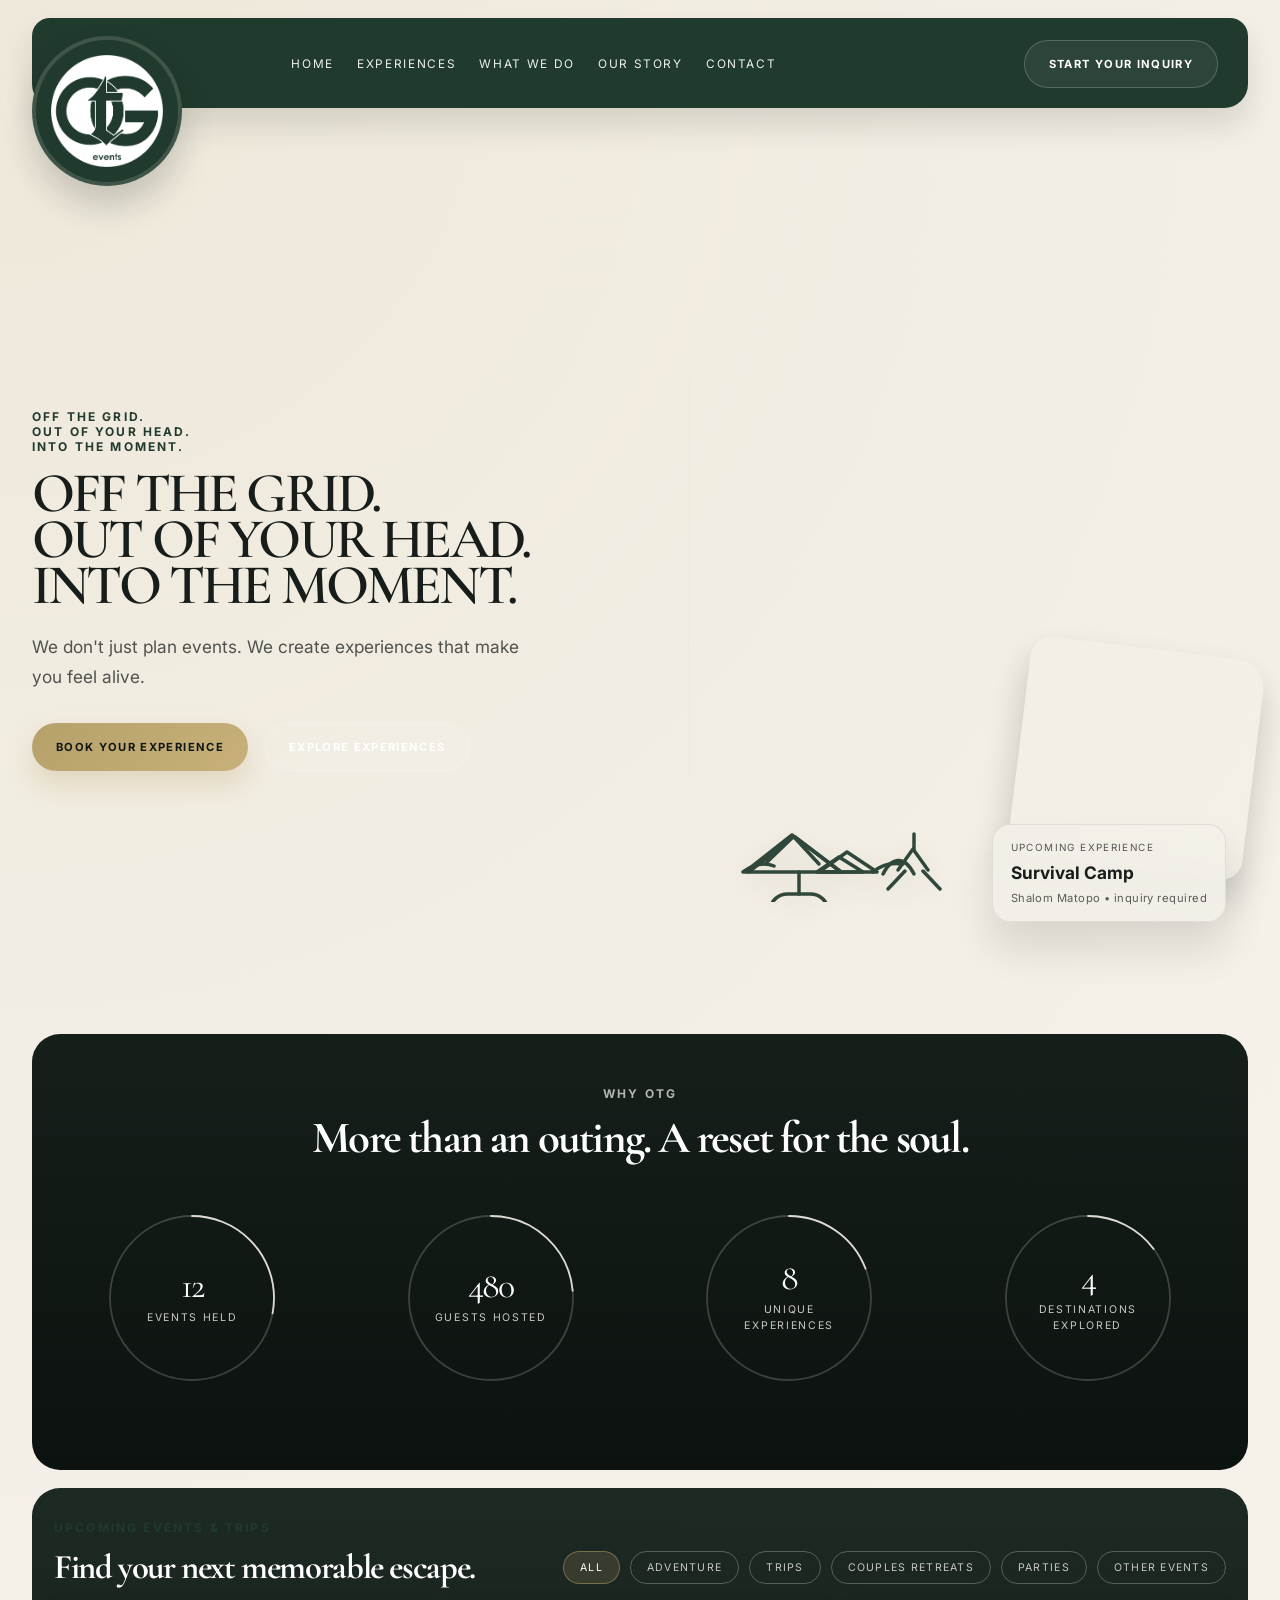
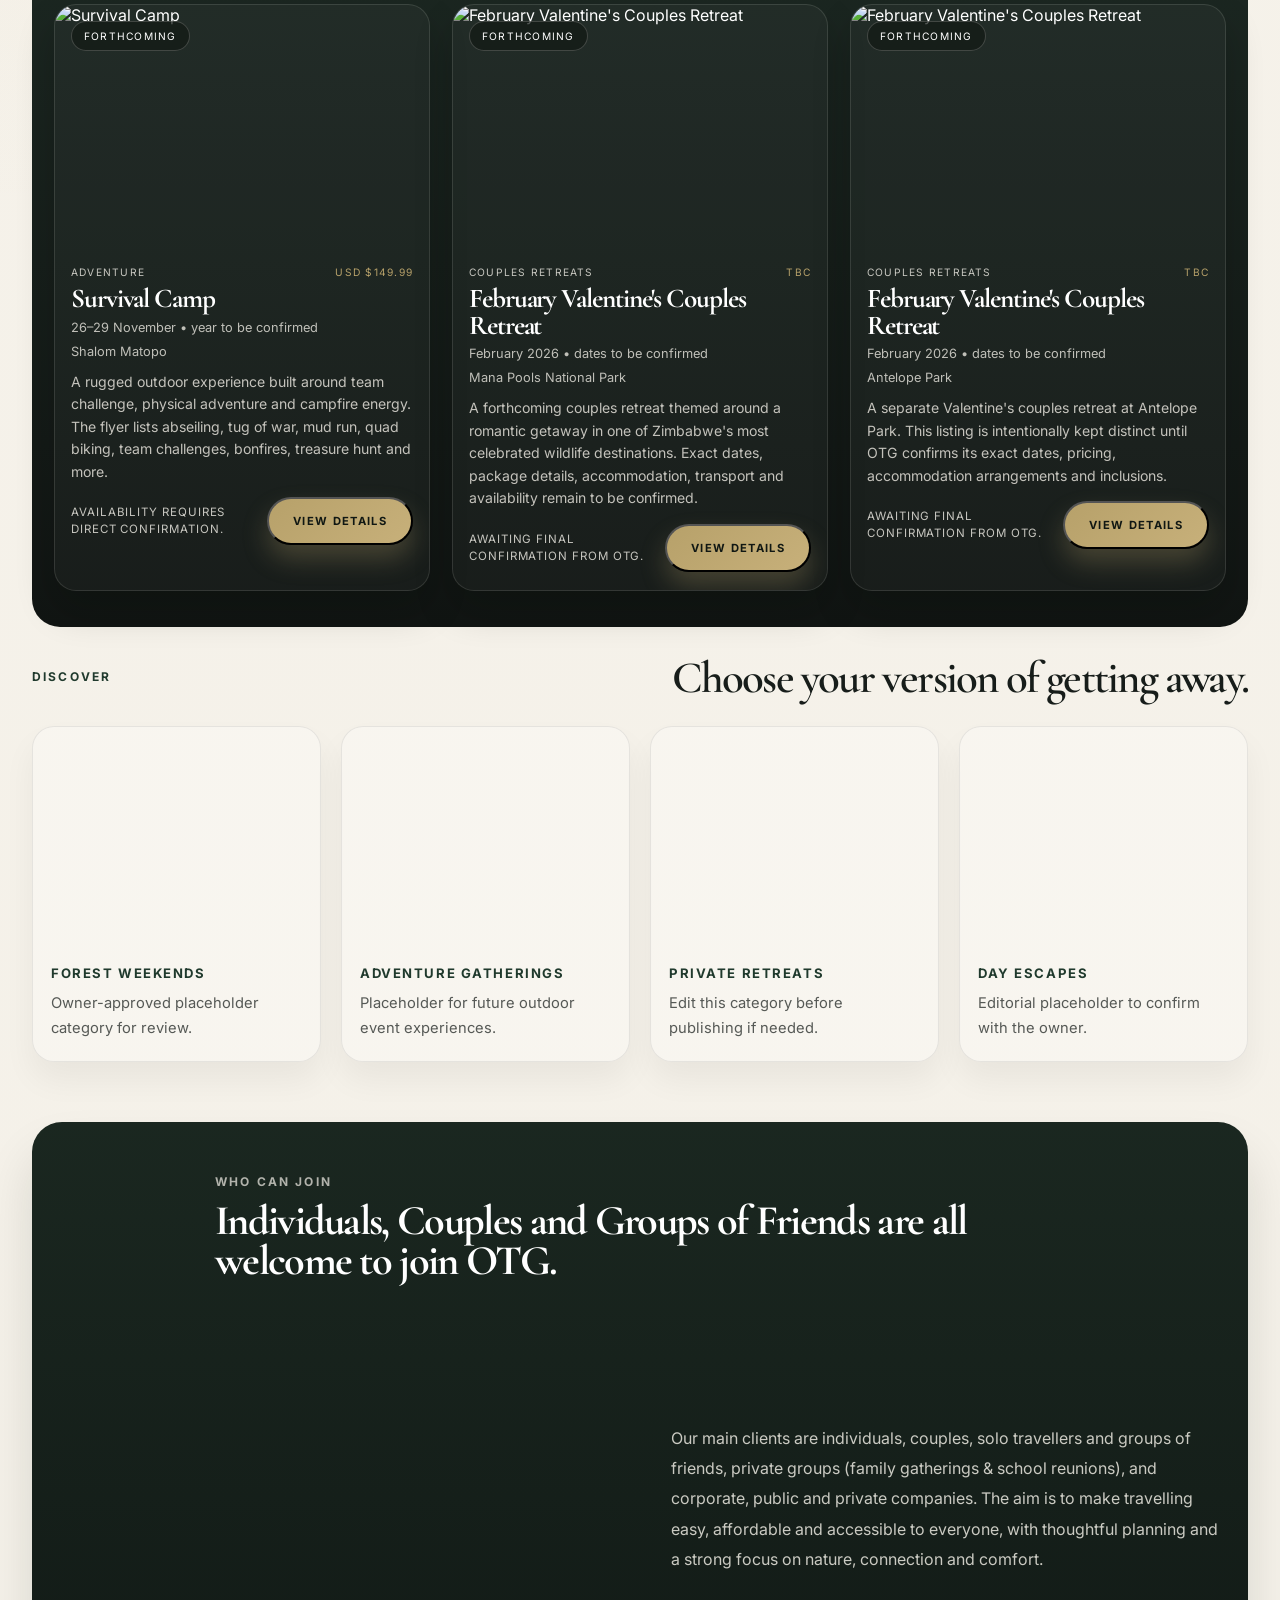
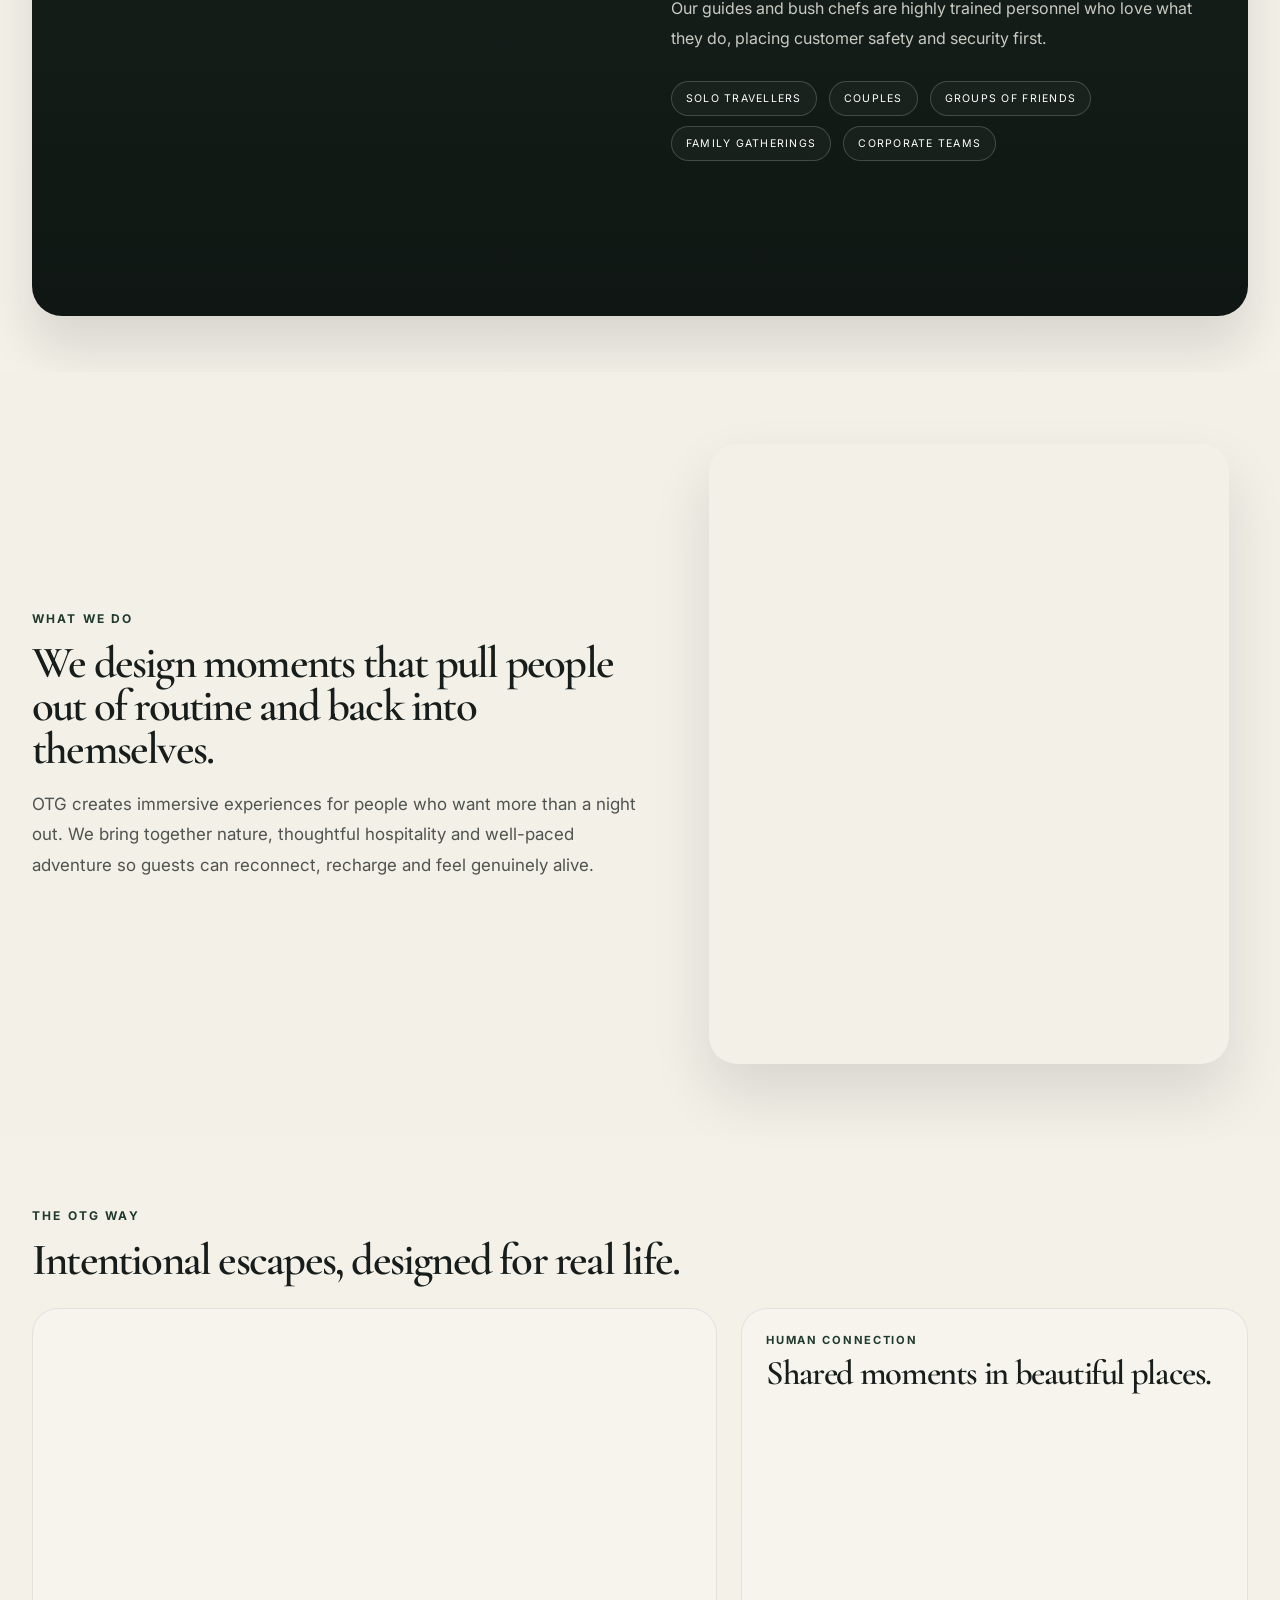
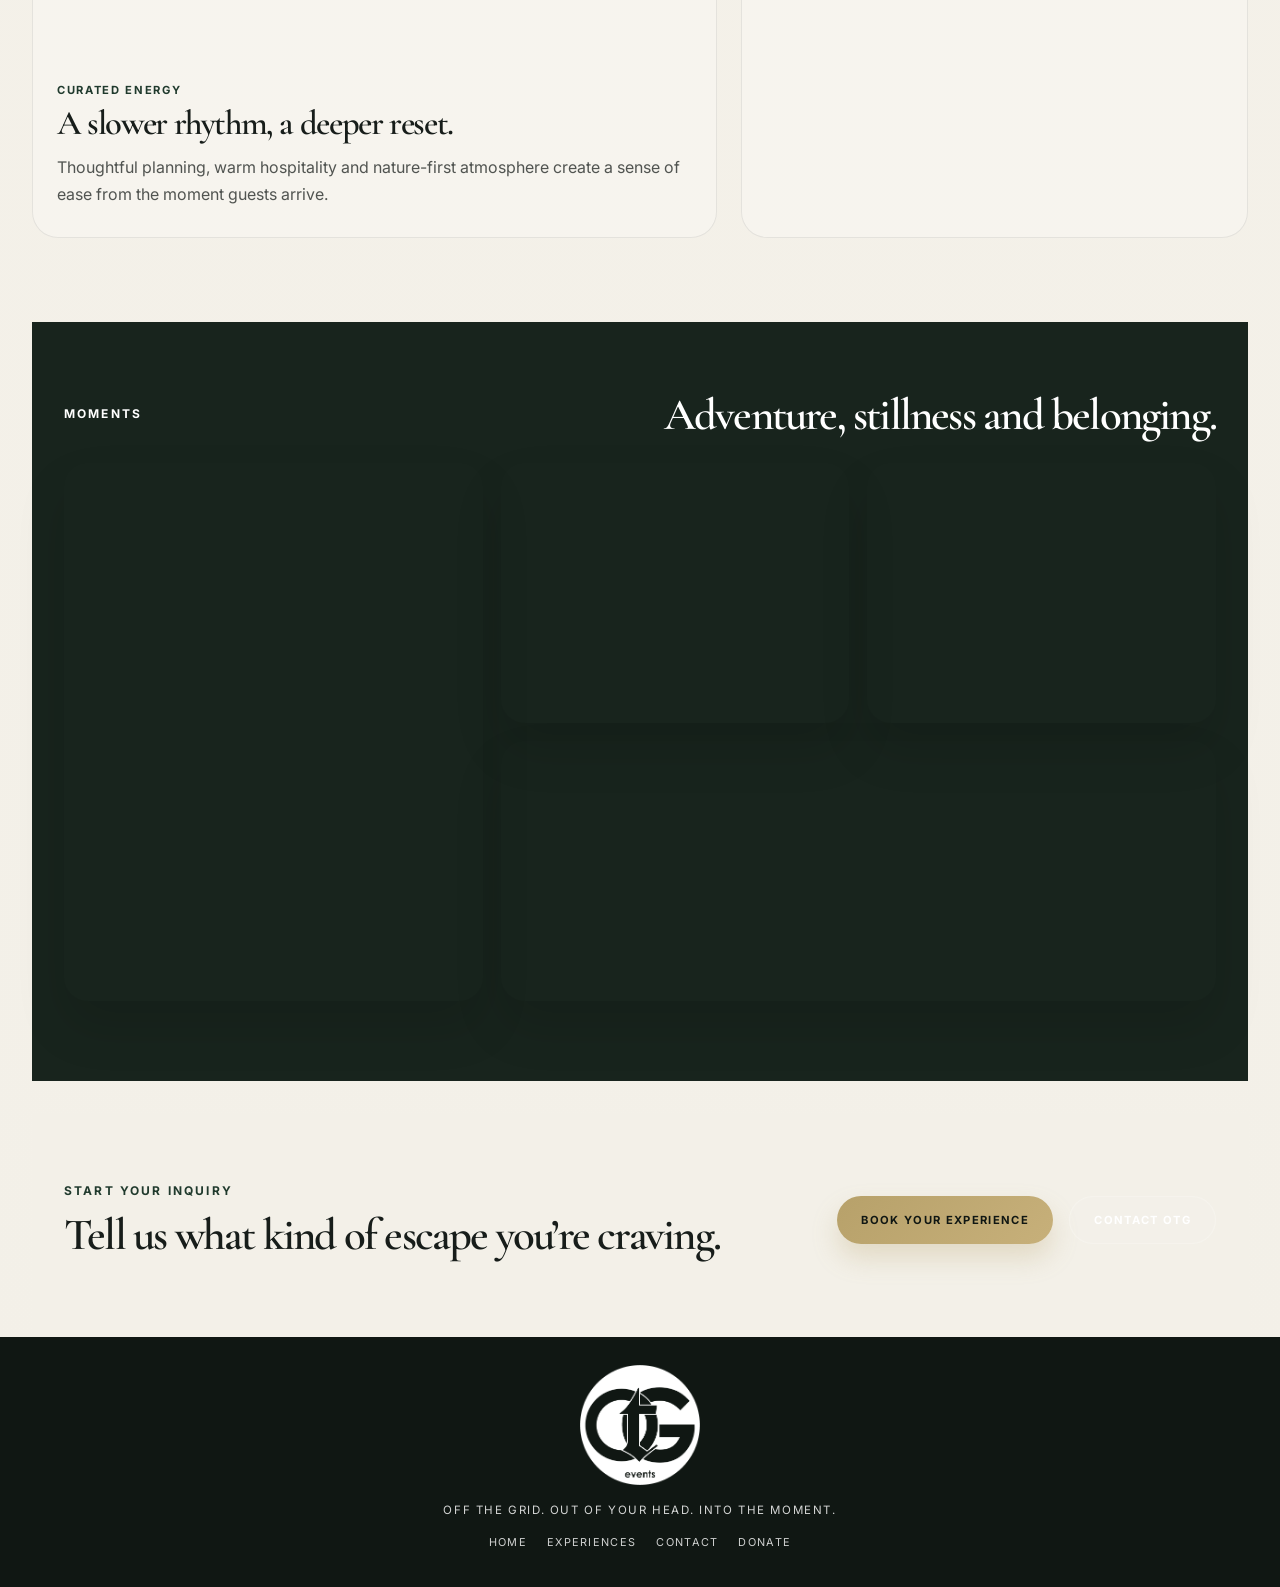
==== index.html @ 52158b63 "Off The Grid" ====
<!DOCTYPE html>
<html lang="en">
  <head>
    <meta charset="UTF-8" />
    <meta name="viewport" content="width=device-width, initial-scale=1.0" />
    <title>OTG Events</title>
    <meta
      name="description"
      content="Off The Grid Events creates immersive outdoor experiences for people ready to escape routine and reconnect with the moment."
    />
    <link rel="preconnect" href="https://fonts.googleapis.com" />
    <link rel="preconnect" href="https://fonts.gstatic.com" crossorigin />
    <link
      href="https://fonts.googleapis.com/css2?family=Cormorant+Garamond:wght@400;500;600;700&family=Inter:wght@400;500;600;700;800;900&display=swap"
      rel="stylesheet"
    />
    <link rel="stylesheet" href="styles.css" />
    <script src="events-data.js"></script>
  </head>
  <body>
    <div class="page-shell">
      <header class="topbar">
        <div class="header-inner">
          <nav class="site-nav" aria-label="Main navigation">
            <a href="#home">Home</a>
            <a href="#experiences">Experiences</a>
            <a href="#what-we-do">What We Do</a>
            <a href="#story">Our Story</a>
            <a href="#contact">Contact</a>
          </nav>

          <a class="button button-ghost header-button" href="#contact">Start your inquiry</a>
        </div>

        <div class="brand" aria-label="Off The Grid Events logo">
          <img class="brand-logo" src="logos/otg white.png" alt="Off The Grid Events logo" />
        </div>
      </header>

      <main class="homepage">
        <section class="hero" id="home">
          <div class="hero-copy">
            <p class="eyebrow">OFF THE GRID.<br />OUT OF YOUR HEAD.<br />INTO THE MOMENT.</p>
            <h1>
              OFF THE GRID.<br />
              OUT OF YOUR HEAD.<br />
              INTO THE MOMENT.
            </h1>
            <p class="lede">
              We don't just plan events. We create experiences that make you feel alive.
            </p>

            <div class="hero-actions">
              <a class="button button-primary" href="#contact">BOOK YOUR EXPERIENCE</a>
              <a class="button button-secondary" href="#experiences">EXPLORE EXPERIENCES</a>
            </div>
          </div>

          <div class="hero-visual" aria-label="Outdoor adventure imagery">
            <div class="hero-stage">
              <div class="hero-photo-main" role="img" aria-label="A premium outdoor escape with open skies and a reflective lake"></div>
              <div class="hero-photo-mini" role="img" aria-label="Campfire and camping atmosphere in the outdoors"></div>

              <svg class="hero-camping-svg" viewBox="0 0 260 120" aria-hidden="true">
                <g fill="none" stroke="currentColor" stroke-width="3.5" stroke-linecap="round" stroke-linejoin="round">
                  <path d="M22 90L69 53L118 90H22Z"/>
                  <path d="M72 55L118 90M70 55L26 90M42 82L70 55M96 82L71 55"/>
                  <path d="M116 75L140 90H94L116 75Z"/>
                  <path d="M124 70L154 90H96L124 70Z"/>
                  <path d="M20 90c11-8 21-10 31-6"/>
                  <path d="M150 90c8-7 18-10 30-8"/>
                  <path d="M76 90v22"/>
                  <path d="M76 112h-11c-10 0-18 7-18 18h58c0-11-8-18-18-18H76Z"/>
                  <path d="M175 88l15-21 15 21"/>
                  <path d="M191 68v-16"/>
                  <path d="M182 89l-17 18"/>
                  <path d="M200 89l17 18"/>
                  <path d="M160 92c9-18 22-18 31 0"/>
                </g>
              </svg>

              <div class="caption-card">
                <span>Upcoming experience</span>
                <strong>Survival Camp</strong>
                <small>Shalom Matopo • inquiry required</small>
              </div>
            </div>
          </div>
        </section>

        <section class="stats-band" aria-labelledby="stats-heading">
          <div class="stats-header">
            <p class="kicker kicker-light">Why OTG</p>
            <h2 id="stats-heading">More than an outing. A reset for the soul.</h2>
          </div>
          <div class="stats-grid" id="stats-grid" aria-live="polite"></div>
        </section>

        <section class="events-marketplace" id="upcoming-events" aria-labelledby="events-heading">
          <div class="events-header">
            <div>
              <p class="kicker">Upcoming events &amp; trips</p>
              <h2 id="events-heading">Find your next memorable escape.</h2>
            </div>
            <div class="event-filters" aria-label="Event categories" role="tablist">
              <button class="filter-chip is-active" type="button" data-filter="All" aria-pressed="true">All</button>
              <button class="filter-chip" type="button" data-filter="Adventure" aria-pressed="false">Adventure</button>
              <button class="filter-chip" type="button" data-filter="Trips" aria-pressed="false">Trips</button>
              <button class="filter-chip" type="button" data-filter="Couples Retreats" aria-pressed="false">Couples Retreats</button>
              <button class="filter-chip" type="button" data-filter="Parties" aria-pressed="false">Parties</button>
              <button class="filter-chip" type="button" data-filter="Other Events" aria-pressed="false">Other Events</button>
            </div>
          </div>
          <div class="events-grid" id="events-grid" aria-live="polite"></div>
        </section>

        <section class="discovery" id="experiences">
          <div class="section-heading section-heading-inline">
            <p class="kicker">Discover</p>
            <h2>Choose your version of getting away.</h2>
          </div>

          <div class="discovery-grid">
            <a class="discover-card" href="#contact">
              <div class="discover-image discover-one"></div>
              <div class="discover-copy">
                <span>Forest Weekends</span>
                <p>Owner-approved placeholder category for review.</p>
              </div>
            </a>

            <a class="discover-card" href="#contact">
              <div class="discover-image discover-two"></div>
              <div class="discover-copy">
                <span>Adventure Gatherings</span>
                <p>Placeholder for future outdoor event experiences.</p>
              </div>
            </a>

            <a class="discover-card" href="#contact">
              <div class="discover-image discover-three"></div>
              <div class="discover-copy">
                <span>Private Retreats</span>
                <p>Edit this category before publishing if needed.</p>
              </div>
            </a>

            <a class="discover-card" href="#contact">
              <div class="discover-image discover-four"></div>
              <div class="discover-copy">
                <span>Day Escapes</span>
                <p>Editorial placeholder to confirm with the owner.</p>
              </div>
            </a>
          </div>
        </section>

        <section class="who-can-join" id="who-can-join" aria-labelledby="who-can-join-heading">
          <div class="who-can-join-header">
            <p class="kicker">Who can join</p>
            <h2 id="who-can-join-heading">Individuals, Couples and Groups of Friends are all welcome to join OTG.</h2>
          </div>

          <div class="who-can-join-grid">
            <div class="who-can-join-photo-wrap" aria-label="Outdoor adventure and camping image">
              <div class="who-can-join-art" role="img" aria-label="A camping and outdoor adventure setting" aria-hidden="false"></div>
            </div>

            <div class="who-can-join-copy">
              <p>
                Our main clients are individuals, couples, solo travellers and groups of friends, private groups
                (family gatherings &amp; school reunions), and corporate, public and private companies. The aim is to
                make travelling easy, affordable and accessible to everyone, with thoughtful planning and a strong focus
                on nature, connection and comfort.
              </p>
              <p>
                Our guides and bush chefs are highly trained personnel who love what they do, placing customer safety
                and security first.
              </p>

              <div class="who-can-join-pills" aria-label="Typical OTG audience groups">
                <span>Solo travellers</span>
                <span>Couples</span>
                <span>Groups of friends</span>
                <span>Family gatherings</span>
                <span>Corporate teams</span>
              </div>
            </div>
          </div>
        </section>

        <section class="philosophy panel-ivory" id="what-we-do">
          <div class="intro-text">
            <p class="kicker">What We Do</p>
            <h2>We design moments that pull people out of routine and back into themselves.</h2>
            <p>
              OTG creates immersive experiences for people who want more than a night out. We bring together nature,
              thoughtful hospitality and well-paced adventure so guests can reconnect, recharge and feel genuinely alive.
            </p>
          </div>

          <div class="intro-visual">
            <div class="intro-photo"></div>
          </div>
        </section>

        <section class="experience-showcase" id="story">
          <div class="section-heading">
            <p class="kicker kicker-dark">The OTG way</p>
            <h2>Intentional escapes, designed for real life.</h2>
          </div>

          <div class="experience-grid">
            <article class="feature-story large-story">
              <div class="feature-photo feature-photo-one"></div>
              <div class="feature-copy">
                <span>Curated energy</span>
                <h3>A slower rhythm, a deeper reset.</h3>
                <p>
                  Thoughtful planning, warm hospitality and nature-first atmosphere create a sense of ease from the moment guests arrive.
                </p>
              </div>
            </article>

            <article class="feature-story small-story">
              <div class="feature-copy compact-copy">
                <span>Human connection</span>
                <h3>Shared moments in beautiful places.</h3>
              </div>
              <div class="feature-photo feature-photo-two"></div>
            </article>
          </div>
        </section>

        <section class="gallery panel-dark" aria-label="Adventure gallery">
          <div class="section-heading section-heading-inline light-heading">
            <p class="kicker">Moments</p>
            <h2>Adventure, stillness and belonging.</h2>
          </div>

          <div class="gallery-grid">
            <div class="gallery-photo photo-a"></div>
            <div class="gallery-photo photo-b"></div>
            <div class="gallery-photo photo-c"></div>
            <div class="gallery-photo photo-d"></div>
          </div>
        </section>

        <section class="inquiry panel-ivory" id="contact">
          <div class="inquiry-copy">
            <p class="kicker">Start your inquiry</p>
            <h2>Tell us what kind of escape you’re craving.</h2>
          </div>

          <div class="inquiry-actions">
            <a class="button button-primary" href="mailto:hello@otg-events.example">BOOK YOUR EXPERIENCE</a>
            <a class="button button-secondary" href="mailto:hello@otg-events.example">CONTACT OTG</a>
          </div>
        </section>
      </main>

      <footer class="site-footer">
        <div class="footer-brand">
          <img src="logos/otg white.png" alt="OTG logo" />
        </div>
        <p>OFF THE GRID. OUT OF YOUR HEAD. INTO THE MOMENT.</p>
        <div class="footer-links">
          <a href="#home">Home</a>
          <a href="#experiences">Experiences</a>
          <a href="#contact">Contact</a>
          <a href="#contact">Donate</a>
        </div>
      </footer>
    </div>

    <div class="booking-modal" id="booking-modal" aria-hidden="true">
      <div class="booking-modal-backdrop" data-close-modal="true"></div>
      <div class="booking-modal-panel" role="dialog" aria-modal="true" aria-labelledby="modal-title">
        <button class="modal-close" type="button" aria-label="Close booking details" data-close-modal="true">×</button>
        <div class="modal-body" id="modal-body"></div>
      </div>
    </div>

    <script>
      // Central stats values for quick update and approval before launch.
      const statsGrid = document.getElementById("stats-grid");

      if (statsGrid) {
        statsGrid.innerHTML = window.otgStatsConfig
          .map(
            (stat, index) => `
              <div class="stat-item" style="--delay:${index * 0.18}s">
                <svg class="stat-circle" viewBox="0 0 220 220" aria-hidden="true" role="presentation">
                  <circle class="stat-track" cx="110" cy="110" r="82"></circle>
                  <circle class="stat-outline" cx="110" cy="110" r="82"></circle>
                  <circle class="stat-dot" cx="110" cy="28" r="5"></circle>
                </svg>
                <div class="stat-content">
                  <span class="stat-value">${stat.value}</span>
                  <span class="stat-label">${stat.label}</span>
                </div>
              </div>
            `
          )
          .join("");

        const statItems = Array.from(document.querySelectorAll(".stat-item"));
        const prefersReducedMotion = window.matchMedia("(prefers-reduced-motion: reduce)").matches;
        const statDurationMs = 5000;
        let statsAnimationStarted = false;

        const animateStat = (item, index) => {
          const outline = item.querySelector(".stat-outline");
          const dot = item.querySelector(".stat-dot");
          const radius = 82;
          const circumference = 2 * Math.PI * radius;

          outline.style.strokeDasharray = `${circumference} ${circumference}`;
          outline.style.strokeDashoffset = String(circumference);
          outline.style.opacity = "1";
          dot.setAttribute("opacity", "0");

          const startTime = performance.now() + index * 220;

          const tick = (now) => {
            const elapsed = now - startTime;
            const progress = Math.min(elapsed / statDurationMs, 1);
            const offset = circumference * (1 - progress);
            outline.style.strokeDashoffset = String(offset);

            if (progress < 1) {
              const angle = -Math.PI / 2 + progress * Math.PI * 2;
              const x = 110 + radius * Math.cos(angle);
              const y = 110 + radius * Math.sin(angle);
              dot.setAttribute("cx", x.toFixed(2));
              dot.setAttribute("cy", y.toFixed(2));
              dot.setAttribute("opacity", "1");
              requestAnimationFrame(tick);
            } else {
              dot.setAttribute("opacity", "0");
            }
          };

          requestAnimationFrame(tick);
        };

        const revealStats = () => {
          if (statsAnimationStarted) {
            return;
          }

          statsAnimationStarted = true;
          statItems.forEach((item, index) => {
            item.classList.add("is-visible");
            if (!prefersReducedMotion) {
              animateStat(item, index);
            } else {
              const outline = item.querySelector(".stat-outline");
              outline.style.strokeDasharray = "999 999";
              outline.style.strokeDashoffset = "0";
              const dot = item.querySelector(".stat-dot");
              dot.setAttribute("opacity", "0");
            }
          });
        };

        const observer = new IntersectionObserver(
          (entries) => {
            entries.forEach((entry) => {
              if (entry.isIntersecting) {
                revealStats();
                observer.disconnect();
              }
            });
          },
          { threshold: 0.25 }
        );

        if (prefersReducedMotion) {
          revealStats();
        } else {
          observer.observe(document.querySelector(".stats-band"));
        }
      }

      const eventsGrid = document.getElementById("events-grid");
      const modal = document.getElementById("booking-modal");
      const modalBody = document.getElementById("modal-body");
      let activeFilter = "All";
      let selectedEvent = null;

      function formatEventCard(event) {
        const statusClass = event.publicationStatus === "forthcoming" ? "status-status" : "status-status";
        const priceText = event.priceValue !== null ? `${event.currency || "USD"} ${event.price}` : event.price;

        return `
          <article class="event-card" data-category="${event.category}">
            <div class="event-image-wrap">
              <img src="${event.image}" alt="${event.name}" />
              <span class="event-status ${statusClass}">${event.status}</span>
            </div>
            <div class="event-details">
              <div class="event-topline">
                <span class="event-category">${event.category}</span>
                <span class="event-price">${priceText}</span>
              </div>
              <h3>${event.name}</h3>
              <p class="event-meta">${event.displayDate}</p>
              <p class="event-meta">${event.venue}</p>
              <p class="event-description">${event.description}</p>
              <div class="event-footer">
                <span class="event-availability">${event.availability}</span>
                <button class="button button-primary event-cta" type="button" data-event-id="${event.id}">View details</button>
              </div>
            </div>
          </article>
        `;
      }

      function renderEvents() {
        if (!eventsGrid) return;

        const filtered = activeFilter === "All"
          ? window.otgEventData
          : window.otgEventData.filter((event) => event.category === activeFilter);

        eventsGrid.innerHTML = filtered.map(formatEventCard).join("");
      }

      function syncFilters() {
        document.querySelectorAll(".filter-chip").forEach((chip) => {
          const matches = chip.dataset.filter === activeFilter;
          chip.classList.toggle("is-active", matches);
          chip.setAttribute("aria-pressed", String(matches));
        });
      }

      function openBookingModal(eventId) {
        selectedEvent = window.otgEventData.find((event) => event.id === eventId) || window.otgEventData[0];
        if (!selectedEvent || !modalBody) return;

        const activityList = selectedEvent.activities.map((item) => `<li>${item}</li>`).join("");
        const phoneLinks = selectedEvent.contactNumbers
          .map((number) => `<a href="tel:${number}">${number}</a>`)
          .join(" · ");

        modalBody.innerHTML = `
          <div class="modal-header">
            <p class="kicker kicker-modal">${selectedEvent.category}</p>
            <h2 id="modal-title">${selectedEvent.name}</h2>
            <span class="modal-status">${selectedEvent.statusText}</span>
          </div>

          <div class="modal-hero">
            <img src="${selectedEvent.image}" alt="${selectedEvent.name}" />
          </div>

          <div class="modal-meta-grid">
            <div><span class="meta-label">Date</span><strong>${selectedEvent.displayDate}</strong></div>
            <div><span class="meta-label">Venue</span><strong>${selectedEvent.venue}</strong></div>
            <div><span class="meta-label">Price</span><strong>${selectedEvent.price}</strong></div>
            <div><span class="meta-label">Age</span><strong>${selectedEvent.ageRestriction}</strong></div>
          </div>

          <div class="modal-section">
            <h3>About this experience</h3>
            <p>${selectedEvent.description}</p>
          </div>

          <div class="modal-section">
            <h3>Included activities</h3>
            <ul class="detail-list">${activityList}</ul>
          </div>

          <div class="modal-section">
            <h3>Important conditions</h3>
            <ul class="detail-list">
              <li>Availability: ${selectedEvent.availability}</li>
              <li>Booking state: ${selectedEvent.bookingType} — no confirmed booking is created until a verified backend or service is connected.</li>
              <li>Direct contact: ${phoneLinks}</li>
            </ul>
          </div>

          <div class="booking-form-wrap">
            <div class="booking-alert">
              This is a request-only flow. The website does not currently have a live booking backend or payment provider configured. Use the form below to send a booking inquiry and confirm availability directly with OTG.
            </div>

            <form id="booking-form" novalidate>
              <div class="field-grid">
                <label>
                  <span>Full name</span>
                  <input type="text" name="fullName" placeholder="Your full name" required />
                </label>
                <label>
                  <span>Contact number</span>
                  <input type="tel" name="phone" placeholder="Your phone number" required />
                </label>
                <label>
                  <span>Email address</span>
                  <input type="email" name="email" placeholder="you@example.com" required />
                </label>
                <label>
                  <span>Attendees</span>
                  <input type="number" name="attendees" min="1" value="1" required />
                </label>
              </div>

              <label>
                <span>Event requirements</span>
                <textarea name="notes" rows="4" placeholder="Tell us about dietary needs, accessibility, rooming or any other important notes."></textarea>
              </label>

              <div class="booking-review" id="booking-review">
                <strong>Review</strong>
                <p>Customer name: —</p>
                <p>Contact: —</p>
                <p>Attendees: 1</p>
                <p>Event: ${selectedEvent.name}</p>
              </div>

              <div class="modal-actions">
                <button type="submit" class="button button-primary">Send inquiry request</button>
                <a class="button button-secondary" href="tel:${selectedEvent.contactNumbers[0]}">Call OTG</a>
              </div>
            </form>
          </div>
        `;

        modal.classList.add("is-open");
        modal.setAttribute("aria-hidden", "false");

        const bookingForm = document.getElementById("booking-form");
        const reviewBox = document.getElementById("booking-review");

        if (bookingForm) {
          bookingForm.addEventListener("input", () => {
            const formData = new FormData(bookingForm);
            const fullName = formData.get("fullName") || "—";
            const phone = formData.get("phone") || "—";
            const attendees = formData.get("attendees") || 1;
            const notes = formData.get("notes") || "No additional notes";

            reviewBox.innerHTML = `
              <strong>Review</strong>
              <p>Customer name: ${fullName}</p>
              <p>Contact: ${phone}</p>
              <p>Attendees: ${attendees}</p>
              <p>Notes: ${notes}</p>
              <p>Event: ${selectedEvent.name}</p>
            `;
          });

          bookingForm.addEventListener("submit", (event) => {
            event.preventDefault();
            const formData = new FormData(bookingForm);
            const fullName = formData.get("fullName");
            const phone = formData.get("phone");
            const email = formData.get("email");
            const attendees = formData.get("attendees") || 1;
            const notes = formData.get("notes") || "No additional notes";

            if (!fullName || !phone || !email) {
              reviewBox.innerHTML = `
                <strong>Review</strong>
                <p>Please complete the required fields before sending an inquiry.</p>
              `;
              return;
            }

            const confirmation = document.createElement("div");
            confirmation.className = "booking-success";
            confirmation.innerHTML = `
              <h3>Inquiry request prepared</h3>
              <p><strong>Event:</strong> ${selectedEvent.name}</p>
              <p><strong>Name:</strong> ${fullName}</p>
              <p><strong>Contact:</strong> ${phone} / ${email}</p>
              <p><strong>Attendees:</strong> ${attendees}</p>
              <p><strong>Notes:</strong> ${notes}</p>
              <p>This demo does not yet send to a live booking backend. Your request is only an inquiry. Availability should be confirmed directly with OTG before any payment or final booking is accepted.</p>
            `;

            bookingForm.replaceWith(confirmation);
          });
        }
      }

      document.addEventListener("click", (event) => {
        const filterChip = event.target.closest(".filter-chip");
        if (filterChip) {
          activeFilter = filterChip.dataset.filter;
          syncFilters();
          renderEvents();
          return;
        }

        const eventButton = event.target.closest(".event-cta");
        if (eventButton) {
          const id = eventButton.dataset.eventId;
          openBookingModal(id);
          return;
        }

        const closeTarget = event.target.closest("[data-close-modal]");
        if (closeTarget && modal) {
          modal.classList.remove("is-open");
          modal.setAttribute("aria-hidden", "true");
          return;
        }
      });

      document.addEventListener("keydown", (event) => {
        if (event.key === "Escape" && modal && modal.classList.contains("is-open")) {
          modal.classList.remove("is-open");
          modal.setAttribute("aria-hidden", "true");
        }
      });

      renderEvents();
      syncFilters();
    </script>
  </body>
</html>
---- styles.css ----
:root {
  --forest-primary: #203A2D;
  --forest-secondary: #18241D;
  --obsidian: #101713;
  --ivory: #F3F0E8;
  --ivory-deep: #e7e1d4;
  --brass: #B7A16A;
  --gold: #B7A16A;
  --text: #171d1a;
  --text-soft: rgba(23, 29, 26, 0.74);
  --white: #ffffff;
  --max-width: 1280px;
}

* {
  box-sizing: border-box;
}

html {
  scroll-behavior: smooth;
}

body {
  margin: 0;
  overflow-x: hidden;
  background: var(--ivory);
  color: var(--text);
  font-family: "Inter", sans-serif;
}

img {
  max-width: 100%;
  display: block;
}

button,
a {
  font: inherit;
}

.page-shell {
  min-height: 100vh;
  background:
    radial-gradient(circle at top left, rgba(183, 161, 106, 0.12), transparent 28%),
    linear-gradient(180deg, #f6f2ea 0%, var(--ivory) 100%);
}

.topbar {
  position: relative;
  z-index: 20;
  max-width: var(--max-width);
  margin: 0 auto;
  padding: 18px 32px 10px;
}

.header-inner {
  display: flex;
  align-items: center;
  justify-content: space-between;
  gap: 18px;
  padding: 22px 30px 20px;
  background: var(--forest-primary);
  border-radius: 18px 18px 24px 24px;
  box-shadow: 0 18px 30px rgba(16, 23, 19, 0.12);
  position: relative;
  z-index: 1;
}

.brand {
  position: relative;
  display: inline-flex;
  align-items: center;
  justify-content: center;
  width: 150px;
  height: 150px;
  margin: -72px 0 0;
  padding: 14px;
  border-radius: 50%;
  background: var(--forest-primary);
  box-shadow: 0 20px 32px rgba(16, 23, 19, 0.18);
  flex-shrink: 0;
  z-index: 4;
  border: 4px solid rgba(243, 240, 232, 0.15);
}

.brand-logo {
  display: block;
  width: 100%;
  max-width: 112px;
  height: auto;
  object-fit: contain;
  filter: brightness(1.05);
}

.site-nav {
  display: flex;
  align-items: center;
  justify-content: center;
  gap: clamp(14px, 1.8vw, 28px);
  font-size: 0.74rem;
  letter-spacing: 0.14em;
  text-transform: uppercase;
  flex-wrap: wrap;
  flex: 1;
}

.site-nav a {
  color: var(--white);
  text-decoration: none;
  position: relative;
  opacity: 0.92;
}

.site-nav a::after {
  content: "";
  position: absolute;
  left: 0;
  bottom: -8px;
  height: 1px;
  width: 100%;
  background: var(--gold);
  transform: scaleX(0);
  transform-origin: left center;
  transition: transform 0.25s ease;
}

.site-nav a:hover::after,
.site-nav a:focus-visible::after {
  transform: scaleX(1);
}

.button {
  display: inline-flex;
  align-items: center;
  justify-content: center;
  min-height: 48px;
  padding: 0 24px;
  border-radius: 26px;
  text-decoration: none;
  text-transform: uppercase;
  letter-spacing: 0.12em;
  font-size: 0.7rem;
  font-weight: 700;
  transition: transform 0.25s ease, box-shadow 0.25s ease;
  white-space: nowrap;
}

.button:hover,
.button:focus-visible {
  transform: translateY(-1px);
}

.button-primary {
  background: linear-gradient(135deg, var(--brass) 0%, #c7b07a 100%);
  color: var(--obsidian);
  box-shadow: 0 14px 26px rgba(183, 161, 106, 0.28);
}

.button-secondary,
.button-ghost {
  border: 1px solid rgba(255, 255, 255, 0.2);
  color: var(--white);
  background: rgba(255, 255, 255, 0.06);
}

.header-button {
  margin-left: auto;
}

.homepage {
  width: 100%;
}

.hero {
  max-width: var(--max-width);
  margin: 0 auto;
  min-height: 760px;
  padding: 48px 32px 80px;
  display: grid;
  grid-template-columns: minmax(0, 1.04fr) minmax(320px, 0.96fr);
  align-items: center;
  gap: clamp(28px, 4vw, 56px);
}

.hero-copy {
  padding-right: 12px;
  max-width: 620px;
}

.eyebrow,
.kicker {
  margin: 0 0 16px;
  font-size: 0.75rem;
  font-weight: 700;
  letter-spacing: 0.18em;
  text-transform: uppercase;
  color: var(--forest-primary);
}

.hero h1 {
  margin: 0;
  max-width: 620px;
  font-family: "Cormorant Garamond", serif;
  font-size: clamp(3.2rem, 4.4vw, 6.1rem);
  line-height: 0.82;
  font-weight: 600;
  letter-spacing: -0.05em;
  color: var(--text);
  word-break: normal;
}

.lede {
  max-width: 520px;
  margin: 24px 0 0;
  font-size: 1.08rem;
  line-height: 1.7;
  color: var(--text-soft);
}

.hero-actions {
  display: flex;
  flex-wrap: wrap;
  gap: 16px;
  margin-top: 32px;
}

.hero-visual {
  position: relative;
  min-height: 620px;
  display: flex;
  align-items: center;
  justify-content: center;
  padding: 12px 0 0;
}

.hero-stage {
  position: relative;
  width: min(100%, 660px);
  min-height: 680px;
  display: flex;
  align-items: center;
  justify-content: center;
  border-radius: 42px;
}

.hero-photo-main {
  position: relative;
  width: min(100%, 610px);
  height: min(72vw, 660px);
  max-height: 660px;
  background-image: url("https://images.unsplash.com/photo-1500530855697-b586d89ba3ee?auto=format&fit=crop&w=1200&q=80");
  background-size: cover;
  background-position: center center;
  box-shadow: 0 42px 72px rgba(10, 20, 18, 0.18);
  clip-path: polygon(50% 0%, 100% 14%, 100% 78%, 52% 100%, 0% 78%, 0% 14%);
  overflow: hidden;
  border-radius: 30px;
}

.hero-photo-mini {
  position: absolute;
  right: -6px;
  bottom: 68px;
  width: min(42%, 250px);
  height: 220px;
  border: 4px solid rgba(243, 240, 232, 0.9);
  border-radius: 22px 28px 20px 24px;
  box-shadow: 0 20px 34px rgba(10, 20, 18, 0.2);
  background-image: url("https://images.unsplash.com/photo-1527631746610-bca00a040d60?auto=format&fit=crop&w=900&q=80");
  background-size: cover;
  background-position: center center;
  transform: rotate(7deg);
}

.hero-camping-svg {
  position: absolute;
  left: 42px;
  bottom: 34px;
  width: 260px;
  height: auto;
  color: var(--forest-primary);
  opacity: 0.92;
  transform: translateX(-8px);
  filter: drop-shadow(0 8px 16px rgba(16, 23, 19, 0.12));
}

.caption-card {
  position: absolute;
  right: 22px;
  bottom: 14px;
  max-width: 250px;
  background: rgba(243, 240, 232, 0.94);
  border: 1px solid rgba(17, 22, 20, 0.08);
  -webkit-backdrop-filter: blur(8px);
  backdrop-filter: blur(8px);
  box-shadow: 0 26px 40px rgba(16, 21, 20, 0.12);
  padding: 16px 18px 14px;
  border-radius: 18px;
  z-index: 2;
}

.caption-card span {
  display: block;
  font-size: 0.62rem;
  letter-spacing: 0.14em;
  text-transform: uppercase;
  color: rgba(17, 22, 20, 0.7);
}

.caption-card strong {
  display: block;
  margin-top: 8px;
  font-size: 1.08rem;
  line-height: 1.35;
  font-weight: 700;
  color: var(--text);
}

.caption-card small {
  display: block;
  margin-top: 6px;
  color: rgba(23, 29, 26, 0.7);
  font-size: 0.7rem;
  line-height: 1.5;
  letter-spacing: 0.04em;
}

.stats-band,
.events-marketplace,
.discovery,
.experience-showcase,
.gallery,
.inquiry {
  width: min(var(--max-width), calc(100% - 64px));
  margin: 0 auto;
}

.events-marketplace {
  margin-top: 18px;
  padding: 32px 22px 36px;
  background: linear-gradient(180deg, rgba(20, 33, 27, 0.96), rgba(17, 21, 19, 1));
  border-radius: 28px;
  color: var(--white);
}

.events-header {
  display: flex;
  align-items: end;
  justify-content: space-between;
  gap: 18px;
  margin-bottom: 20px;
  flex-wrap: wrap;
}

.events-header h2 {
  margin: 0;
  font-family: "Cormorant Garamond", serif;
  font-size: clamp(2.1rem, 2.7vw, 3rem);
  line-height: 0.96;
  letter-spacing: -0.04em;
  color: var(--white);
}

.event-filters {
  display: flex;
  flex-wrap: wrap;
  gap: 10px;
}

.filter-chip {
  border: 1px solid rgba(243, 240, 232, 0.28);
  background: transparent;
  color: rgba(243, 240, 232, 0.8);
  border-radius: 999px;
  padding: 9px 16px;
  font-size: 0.66rem;
  letter-spacing: 0.12em;
  text-transform: uppercase;
  cursor: pointer;
  transition: 0.25s ease;
}

.filter-chip.is-active {
  background: rgba(183, 161, 106, 0.18);
  border-color: rgba(183, 161, 106, 0.5);
  color: var(--white);
}

.events-grid {
  display: grid;
  grid-template-columns: repeat(3, minmax(0, 1fr));
  gap: 22px;
}

.event-card {
  overflow: hidden;
  border-radius: 22px;
  background: rgba(255, 255, 255, 0.03);
  border: 1px solid rgba(243, 240, 232, 0.12);
  box-shadow: 0 20px 38px rgba(4, 8, 7, 0.2);
}

.event-image-wrap {
  position: relative;
  height: 245px;
}

.event-image-wrap img {
  width: 100%;
  height: 100%;
  object-fit: cover;
  display: block;
}

.event-status {
  position: absolute;
  left: 16px;
  top: 16px;
  display: inline-flex;
  align-items: center;
  padding: 8px 12px;
  border-radius: 999px;
  background: rgba(18, 25, 22, 0.72);
  border: 1px solid rgba(243, 240, 232, 0.2);
  color: var(--white);
  font-size: 0.64rem;
  letter-spacing: 0.12em;
  text-transform: uppercase;
}

.event-details {
  padding: 16px 16px 18px;
}

.event-topline {
  display: flex;
  align-items: center;
  justify-content: space-between;
  gap: 12px;
  margin-bottom: 8px;
}

.event-category,
.event-price {
  display: inline-flex;
  color: rgba(243, 240, 232, 0.8);
  font-size: 0.64rem;
  letter-spacing: 0.12em;
  text-transform: uppercase;
}

.event-price {
  color: var(--brass);
}

.event-details h3 {
  margin: 0;
  font-family: "Cormorant Garamond", serif;
  font-size: clamp(1.7rem, 2vw, 2.4rem);
  line-height: 0.98;
  letter-spacing: -0.04em;
  color: var(--white);
}

.event-meta {
  margin: 6px 0 0;
  color: rgba(243, 240, 232, 0.76);
  font-size: 0.8rem;
  line-height: 1.4;
}

.event-description {
  margin: 10px 0 0;
  color: rgba(243, 240, 232, 0.78);
  font-size: 0.88rem;
  line-height: 1.6;
}

.event-footer {
  display: flex;
  align-items: center;
  justify-content: space-between;
  gap: 12px;
  margin-top: 14px;
}

.event-availability {
  display: block;
  color: rgba(243, 240, 232, 0.8);
  font-size: 0.72rem;
  line-height: 1.5;
  letter-spacing: 0.08em;
  text-transform: uppercase;
}

.event-cta {
  min-width: 146px;
}

.stats-band {
  background: linear-gradient(180deg, rgba(17, 27, 22, 0.98), rgba(12, 18, 15, 1));
  border-radius: 28px;
  padding: 52px 28px 62px;
  margin-top: 18px;
  overflow: hidden;
}

.booking-modal {
  position: fixed;
  inset: 0;
  display: none;
  z-index: 30;
  align-items: center;
  justify-content: center;
  padding: 20px;
}

.booking-modal.is-open {
  display: flex;
}

.booking-modal-backdrop {
  position: absolute;
  inset: 0;
  background: rgba(9, 13, 12, 0.68);
  backdrop-filter: blur(6px);
}

.booking-modal-panel {
  position: relative;
  z-index: 1;
  width: min(1100px, 100%);
  max-height: 88vh;
  overflow-y: auto;
  background: #f5f2ea;
  border-radius: 26px;
  padding: 30px;
  box-shadow: 0 26px 90px rgba(9, 13, 12, 0.26);
}

.modal-close {
  position: absolute;
  right: 18px;
  top: 16px;
  width: 36px;
  height: 36px;
  display: grid;
  place-items: center;
  border: 1px solid rgba(17, 22, 20, 0.12);
  background: transparent;
  border-radius: 50%;
  color: var(--text);
  font-size: 1.5rem;
  cursor: pointer;
}

.modal-body {
  color: var(--text);
}

.modal-header {
  padding-right: 46px;
  margin-bottom: 18px;
}

.kicker-modal {
  margin-bottom: 10px;
}

.modal-header h2 {
  margin: 0;
  font-family: "Cormorant Garamond", serif;
  font-size: clamp(2.4rem, 3vw, 3.4rem);
  line-height: 0.96;
  letter-spacing: -0.04em;
  color: var(--text);
}

.modal-status {
  display: inline-block;
  margin-top: 12px;
  color: var(--forest-primary);
  font-size: 0.72rem;
  letter-spacing: 0.12em;
  text-transform: uppercase;
}

.modal-hero {
  height: 280px;
  overflow: hidden;
  border-radius: 22px;
  margin-bottom: 22px;
}

.modal-hero img {
  width: 100%;
  height: 100%;
  object-fit: cover;
}

.modal-meta-grid {
  display: grid;
  grid-template-columns: repeat(4, minmax(0, 1fr));
  gap: 16px;
  margin-bottom: 22px;
}

.modal-meta-grid div {
  padding: 16px 18px;
  border-radius: 18px;
  background: rgba(16, 23, 19, 0.02);
  border: 1px solid rgba(17, 22, 20, 0.08);
}

.meta-label {
  display: block;
  font-size: 0.64rem;
  letter-spacing: 0.12em;
  text-transform: uppercase;
  color: rgba(23, 29, 26, 0.64);
  margin-bottom: 8px;
}

.modal-meta-grid strong {
  font-size: 1rem;
  line-height: 1.5;
  color: var(--text);
}

.modal-section {
  margin-bottom: 22px;
}

.modal-section h3 {
  margin: 0 0 10px;
  font-size: 0.74rem;
  letter-spacing: 0.14em;
  text-transform: uppercase;
  color: var(--forest-primary);
}

.modal-section p,
.detail-list {
  margin: 0;
  color: rgba(23, 29, 26, 0.82);
  line-height: 1.8;
}

.detail-list {
  padding-left: 18px;
}

.booking-form-wrap {
  margin-top: 20px;
}

.booking-alert {
  margin-bottom: 18px;
  padding: 16px 18px;
  border-radius: 18px;
  background: rgba(183, 161, 106, 0.12);
  color: var(--text);
  line-height: 1.7;
}

#booking-form {
  display: grid;
  gap: 16px;
}

.field-grid {
  display: grid;
  grid-template-columns: repeat(2, minmax(0, 1fr));
  gap: 16px;
}

label {
  display: grid;
  gap: 8px;
  color: var(--text);
  font-size: 0.76rem;
  letter-spacing: 0.08em;
  text-transform: uppercase;
}

input,
textarea {
  width: 100%;
  border: 1px solid rgba(17, 22, 20, 0.12);
  border-radius: 14px;
  padding: 12px 14px;
  background: rgba(255, 255, 255, 0.34);
  color: var(--text);
  font: inherit;
}

input:focus,
textarea:focus {
  outline: 2px solid rgba(183, 161, 106, 0.38);
  border-color: rgba(183, 161, 106, 0.52);
}

.booking-review {
  border-radius: 16px;
  background: rgba(16, 23, 19, 0.02);
  border: 1px solid rgba(17, 22, 20, 0.08);
  padding: 18px;
  line-height: 1.8;
}

.booking-review strong {
  display: block;
  margin-bottom: 8px;
  font-size: 0.72rem;
  letter-spacing: 0.12em;
  text-transform: uppercase;
  color: var(--forest-primary);
}

.booking-review p {
  margin: 0;
  color: rgba(23, 29, 26, 0.82);
}

.modal-actions {
  display: flex;
  flex-wrap: wrap;
  gap: 12px;
  margin-top: 8px;
}

.booking-success {
  padding: 22px;
  border-radius: 18px;
  background: rgba(20, 33, 27, 0.04);
  border: 1px solid rgba(17, 22, 20, 0.1);
}

.booking-success h3 {
  margin: 0 0 12px;
  font-size: 1.2rem;
  color: var(--text);
}

.booking-success p {
  margin: 8px 0;
  line-height: 1.7;
  color: rgba(23, 29, 26, 0.82);
}

@media (max-width: 980px) {
  .events-grid {
    grid-template-columns: repeat(2, minmax(0, 1fr));
  }

  .modal-meta-grid {
    grid-template-columns: repeat(2, minmax(0, 1fr));
  }
}

@media (max-width: 620px) {
  .events-marketplace {
    width: min(var(--max-width), calc(100% - 28px));
    padding-left: 18px;
    padding-right: 18px;
  }

  .events-grid {
    grid-template-columns: 1fr;
  }

  .event-footer {
    flex-direction: column;
    align-items: flex-start;
  }

  .field-grid,
  .modal-meta-grid {
    grid-template-columns: 1fr;
  }

  .booking-modal-panel {
    padding: 26px 18px 20px;
  }
}

.stats-header {
  max-width: 760px;
  margin: 0 auto 28px;
  text-align: center;
}

.kicker-light {
  color: rgba(243, 240, 232, 0.72);
}

.stats-header h2 {
  margin: 0;
  font-family: "Cormorant Garamond", serif;
  font-size: clamp(2.6rem, 3.5vw, 4rem);
  line-height: 0.96;
  letter-spacing: -0.04em;
  color: var(--white);
}

.stats-grid {
  display: grid;
  grid-template-columns: repeat(4, minmax(0, 1fr));
  gap: clamp(18px, 3vw, 34px);
  align-items: center;
  justify-items: center;
}

.stat-item {
  position: relative;
  width: min(100%, 220px);
  aspect-ratio: 1;
  display: grid;
  place-items: center;
}

.stat-circle {
  position: absolute;
  inset: 0;
  width: 100%;
  height: 100%;
  transform: rotate(-90deg);
  overflow: visible;
}

.stat-track,
.stat-outline,
.stat-dot {
  fill: none;
  stroke-linecap: round;
  stroke-width: 1.8;
}

.stat-track {
  stroke: rgba(243, 240, 232, 0.2);
}

.stat-outline {
  stroke: rgba(243, 240, 232, 0.88);
  stroke-dasharray: 515 515;
  stroke-dashoffset: 515;
  opacity: 0;
}

.stat-dot {
  fill: #b7a16a;
  stroke: none;
  opacity: 0;
}

.stat-item.is-visible .stat-outline {
  opacity: 1;
}

.stat-content {
  position: relative;
  z-index: 1;
  display: flex;
  flex-direction: column;
  align-items: center;
  justify-content: center;
  gap: 8px;
  width: 70%;
  max-width: 130px;
  min-height: 100%;
  text-align: center;
  padding: 16px 8px;
}

.stat-value {
  font-family: "Cormorant Garamond", serif;
  font-size: clamp(2.2rem, 2.8vw, 3.2rem);
  line-height: 0.9;
  letter-spacing: -0.05em;
  color: var(--white);
  opacity: 0;
  transition: opacity 0.45s ease 0.28s;
}

.stat-label {
  max-width: 100%;
  font-size: 0.66rem;
  letter-spacing: 0.16em;
  line-height: 1.5;
  text-transform: uppercase;
  color: rgba(243, 240, 232, 0.82);
  opacity: 0;
  transition: opacity 0.45s ease 0.38s;
  word-break: normal;
  overflow-wrap: anywhere;
}

.stat-item.is-visible .stat-value,
.stat-item.is-visible .stat-label {
  opacity: 1;
}

@media (max-width: 980px) {
  .stats-grid {
    grid-template-columns: repeat(2, minmax(0, 1fr));
    row-gap: 22px;
  }

  .stats-band {
    padding-top: 42px;
    padding-bottom: 52px;
  }
}

@media (max-width: 620px) {
  .stats-band {
    width: min(var(--max-width), calc(100% - 28px));
    padding-left: 18px;
    padding-right: 18px;
  }

  .stats-grid {
    grid-template-columns: repeat(2, minmax(0, 1fr));
    gap: 12px;
  }

  .stat-item {
    width: min(100%, 160px);
  }

  .stat-label {
    letter-spacing: 0.12em;
  }
}

@media (prefers-reduced-motion: reduce) {
  .stat-outline {
    opacity: 1;
    stroke-dasharray: 999 0;
    stroke-dashoffset: 0;
    animation: none !important;
  }

  .stat-value,
  .stat-label {
    opacity: 1;
    transition: none;
  }
}

.discovery {
  padding: 30px 0 18px;
}

.who-can-join {
  width: min(var(--max-width), calc(100% - 64px));
  margin: 42px auto 0;
  padding: 52px 28px 44px;
  border-radius: 30px;
  background: linear-gradient(180deg, rgba(22, 35, 28, 0.98), rgba(15, 22, 19, 1));
  color: var(--white);
  box-shadow: 0 32px 50px rgba(16, 23, 19, 0.12);
}

.who-can-join-header {
  max-width: 850px;
  margin: 0 auto 30px;
  text-align: left;
}

.who-can-join-header .kicker {
  color: rgba(243, 240, 232, 0.7);
  margin-bottom: 12px;
}

.who-can-join-header h2 {
  margin: 0;
  max-width: 820px;
  font-family: "Cormorant Garamond", serif;
  font-size: clamp(2.6rem, 3.3vw, 4.1rem);
  line-height: 0.96;
  letter-spacing: -0.04em;
  color: var(--white);
}

.who-can-join-grid {
  display: grid;
  grid-template-columns: minmax(0, 1.05fr) minmax(0, 1fr);
  gap: 34px;
  align-items: center;
}

.who-can-join-photo-wrap {
  position: relative;
  min-height: 420px;
  display: flex;
  align-items: center;
  justify-content: center;
}

.who-can-join-art {
  display: block;
  width: min(100%, 610px);
  height: 560px;
  max-height: 760px;
  border-radius: 24px;
  background-image: url("https://images.unsplash.com/photo-1504280390367-361c6d9f38f4?auto=format&fit=crop&w=1200&q=80");
  background-size: cover;
  background-position: center;
  box-shadow: 0 28px 54px rgba(10, 20, 18, 0.16);
  filter: saturate(0.9) contrast(1.06) brightness(1.03);
  transform: translateY(2px);
  clip-path: polygon(9% 8%, 70% 0%, 100% 18%, 98% 64%, 86% 100%, 20% 96%, 0% 74%, 2% 38%);
  overflow: hidden;
}

.camping-illustration {
  display: none;
}

.who-can-join-copy {
  display: grid;
  gap: 18px;
}

.who-can-join-copy p {
  margin: 0;
  color: rgba(243, 240, 232, 0.82);
  font-size: 1rem;
  line-height: 1.9;
}

.who-can-join-pills {
  display: flex;
  flex-wrap: wrap;
  gap: 10px 12px;
  margin-top: 10px;
}

.who-can-join-pills span {
  padding: 10px 14px;
  border-radius: 999px;
  border: 1px solid rgba(243, 240, 232, 0.2);
  background: rgba(255, 255, 255, 0.03);
  color: var(--white);
  font-size: 0.66rem;
  letter-spacing: 0.12em;
  text-transform: uppercase;
}

.section-heading {
  margin-bottom: 26px;
}

.section-heading h2,
.intro-text h2,
.inquiry-copy h2 {
  margin: 0;
  font-family: "Cormorant Garamond", serif;
  font-size: clamp(2.6rem, 3.5vw, 4rem);
  line-height: 0.96;
  letter-spacing: -0.04em;
  font-weight: 600;
  color: var(--text);
}

.section-heading-inline {
  display: flex;
  align-items: end;
  justify-content: space-between;
  gap: 18px;
  flex-wrap: wrap;
}

.discovery-grid {
  display: grid;
  grid-template-columns: repeat(4, minmax(0, 1fr));
  gap: 20px;
}

.discover-card {
  display: block;
  background: rgba(255, 255, 255, 0.3);
  border: 1px solid rgba(17, 22, 20, 0.08);
  border-radius: 22px;
  overflow: hidden;
  text-decoration: none;
  color: var(--text);
  box-shadow: 0 18px 32px rgba(10, 20, 18, 0.05);
  transition: transform 0.25s ease, box-shadow 0.25s ease;
}

.discover-card:hover,
.discover-card:focus-visible {
  transform: translateY(-3px);
  box-shadow: 0 24px 38px rgba(10, 20, 18, 0.08);
}

.discover-image {
  height: 220px;
  background-size: cover;
  background-position: center;
}

.discover-one {
  background-image: url("https://images.unsplash.com/photo-1501785888041-af3ef285b470?auto=format&fit=crop&w=900&q=80");
}

.discover-two {
  background-image: url("https://images.unsplash.com/photo-1527631746610-bca00a040d60?auto=format&fit=crop&w=900&q=80");
}

.discover-three {
  background-image: url("https://images.unsplash.com/photo-1501555088652-021faa106b9b?auto=format&fit=crop&w=900&q=80");
}

.discover-four {
  background-image: url("https://images.unsplash.com/photo-1473448912268-2022ce9509d8?auto=format&fit=crop&w=900&q=80");
}

.discover-copy {
  padding: 18px 18px 20px;
}

.discover-copy span {
  display: block;
  font-size: 0.82rem;
  letter-spacing: 0.12em;
  text-transform: uppercase;
  font-weight: 700;
  color: var(--forest-primary);
}

.discover-copy p {
  margin: 10px 0 0;
  font-size: 0.92rem;
  line-height: 1.7;
  color: rgba(23, 29, 26, 0.72);
}

.panel-ivory {
  background: var(--ivory);
  padding: 56px 32px;
  margin-top: 32px;
}

.philosophy {
  max-width: none;
  display: grid;
  grid-template-columns: 1.05fr 0.95fr;
  align-items: center;
  gap: 40px;
  margin-top: 56px;
  padding: 72px 32px;
}

.intro-text {
  max-width: 700px;
  margin: 0 auto;
}

.intro-text p:last-child {
  margin-top: 18px;
  font-size: 1.06rem;
  line-height: 1.8;
  color: var(--text-soft);
}

.intro-visual {
  display: flex;
  justify-content: center;
}

.intro-photo {
  width: min(100%, 520px);
  height: 620px;
  border-radius: 28px;
  background-image: url("https://images.unsplash.com/photo-1527631746610-bca00a040d60?auto=format&fit=crop&w=1200&q=80");
  background-size: cover;
  background-position: center;
  box-shadow: 0 30px 60px rgba(16, 23, 19, 0.12);
}

.experience-showcase {
  padding: 72px 0 48px;
}

.experience-grid {
  display: grid;
  grid-template-columns: 1.15fr 0.85fr;
  gap: 24px;
}

.feature-story {
  background: rgba(255, 255, 255, 0.26);
  border: 1px solid rgba(17, 22, 20, 0.08);
  border-radius: 26px;
  overflow: hidden;
}

.feature-photo {
  width: 100%;
  background-size: cover;
  background-position: center;
}

.feature-photo-one {
  height: 350px;
  background-image: url("https://images.unsplash.com/photo-1527631746610-bca00a040d60?auto=format&fit=crop&w=1200&q=80");
}

.feature-photo-two {
  height: 260px;
  background-image: url("https://images.unsplash.com/photo-1501555088652-021faa106b9b?auto=format&fit=crop&w=1200&q=80");
}

.feature-copy {
  padding: 24px 24px 28px;
}

.feature-copy span {
  display: block;
  font-size: 0.7rem;
  letter-spacing: 0.15em;
  text-transform: uppercase;
  color: var(--forest-primary);
  font-weight: 700;
}

.feature-copy h3 {
  margin: 10px 0 0;
  font-family: "Cormorant Garamond", serif;
  font-size: clamp(2.1rem, 2.7vw, 3.1rem);
  line-height: 0.96;
  font-weight: 600;
  letter-spacing: -0.04em;
}

.feature-copy p {
  margin: 14px 0 0;
  color: var(--text-soft);
  line-height: 1.7;
}

.compact-copy {
  padding-bottom: 0;
}

.small-story {
  display: grid;
  grid-template-rows: auto auto;
}

.panel-dark {
  background: var(--forest-secondary);
  color: var(--white);
  padding: 72px 32px 80px;
  margin-top: 36px;
}

.light-heading .kicker,
.light-heading h2 {
  color: var(--white);
}

.gallery-grid {
  display: grid;
  grid-template-columns: 1.2fr 1fr 1fr;
  grid-template-rows: 260px 260px;
  gap: 18px;
  margin-top: 26px;
}

.gallery-photo {
  border-radius: 24px;
  background-size: cover;
  background-position: center;
  box-shadow: 0 26px 50px rgba(0, 0, 0, 0.12);
}

.photo-a {
  background-image: url("https://images.unsplash.com/photo-1473448912268-2022ce9509d8?auto=format&fit=crop&w=1200&q=80");
  grid-column: 1 / 2;
  grid-row: 1 / 3;
}

.photo-b {
  background-image: url("https://images.unsplash.com/photo-1501555088652-021faa106b9b?auto=format&fit=crop&w=1200&q=80");
}

.photo-c {
  background-image: url("https://images.unsplash.com/photo-1527631746610-bca00a040d60?auto=format&fit=crop&w=1200&q=80");
}

.photo-d {
  background-image: url("https://images.unsplash.com/photo-1501785888041-af3ef285b470?auto=format&fit=crop&w=1200&q=80");
  grid-column: 2 / 4;
}

.inquiry {
  display: grid;
  grid-template-columns: 1.3fr 0.7fr;
  align-items: center;
  gap: 28px;
  padding: 70px 32px 80px;
  margin-top: 32px;
  margin-bottom: 0;
}

.inquiry-actions {
  display: flex;
  justify-content: flex-end;
  gap: 16px;
  flex-wrap: wrap;
}

.site-footer {
  background: var(--obsidian);
  color: rgba(255, 255, 255, 0.8);
  padding: 28px 32px 38px;
  text-align: center;
}

.footer-brand {
  width: 120px;
  margin: 0 auto 18px;
}

.site-footer p {
  margin: 0;
  letter-spacing: 0.14em;
  text-transform: uppercase;
  font-size: 0.72rem;
  color: rgba(255, 255, 255, 0.82);
}

.footer-links {
  display: flex;
  justify-content: center;
  gap: 20px;
  margin-top: 18px;
  flex-wrap: wrap;
}

.footer-links a {
  color: rgba(255, 255, 255, 0.8);
  text-decoration: none;
  text-transform: uppercase;
  letter-spacing: 0.12em;
  font-size: 0.68rem;
}

@media (max-width: 980px) {
  .who-can-join {
    width: min(var(--max-width), calc(100% - 36px));
    padding-left: 18px;
    padding-right: 18px;
  }

  .who-can-join-grid {
    grid-template-columns: 1fr;
  }

  .who-can-join-photo-wrap {
    min-height: 330px;
  }

  .who-can-join-art {
    width: min(100%, 540px);
  }

  .topbar {
    flex-wrap: wrap;
    justify-content: center;
    padding-top: 18px;
  }

  .site-nav {
    order: 3;
    width: 100%;
    justify-content: center;
  }

  .hero {
    grid-template-columns: 1fr;
    padding-top: 24px;
  }

  .hero-copy {
    max-width: none;
    padding-right: 0;
    text-align: center;
  }

  .lede,
  .hero h1 {
    max-width: none;
  }

  .hero-actions {
    justify-content: center;
  }

  .hero-visual {
    min-height: 520px;
  }

  .hero-photo {
    height: min(72vw, 540px);
  }

  .discovery-grid {
    grid-template-columns: repeat(2, minmax(0, 1fr));
  }

  .philosophy,
  .experience-grid,
  .inquiry {
    grid-template-columns: 1fr;
  }

  .intro-visual {
    padding-top: 8px;
  }

  .inquiry-actions {
    justify-content: flex-start;
  }
}

@media (max-width: 620px) {
  .topbar {
    gap: 12px;
  }

  .brand {
    width: 96px;
    height: 96px;
  }

  .brand-logo {
    max-width: 76px;
  }

  .site-nav {
    font-size: 0.62rem;
    letter-spacing: 0.1em;
    gap: 12px 18px;
  }

  .button {
    min-height: 44px;
    padding: 0 18px;
    letter-spacing: 0.08em;
  }

  .hero,
  .discovery,
  .experience-showcase,
  .gallery,
  .inquiry,
  .who-can-join {
    width: min(var(--max-width), calc(100% - 28px));
  }

  .hero {
    padding-left: 0;
    padding-right: 0;
    padding-bottom: 50px;
  }

  .hero h1 {
    font-size: clamp(2.7rem, 16vw, 4.8rem);
  }

  .lede {
    font-size: 0.96rem;
  }

  .caption-card {
    left: 14px;
    right: 14px;
    bottom: 14px;
    max-width: none;
  }

  .discovery-grid {
    grid-template-columns: 1fr;
  }

  .gallery-grid {
    grid-template-columns: 1fr;
    grid-template-rows: auto;
  }

  .gallery-photo,
  .photo-a,
  .photo-d {
    grid-column: auto;
    grid-row: auto;
    min-height: 220px;
  }

  .panel-ivory,
  .panel-dark {
    padding-left: 20px;
    padding-right: 20px;
  }

  .inquiry {
    padding-left: 20px;
    padding-right: 20px;
  }
}
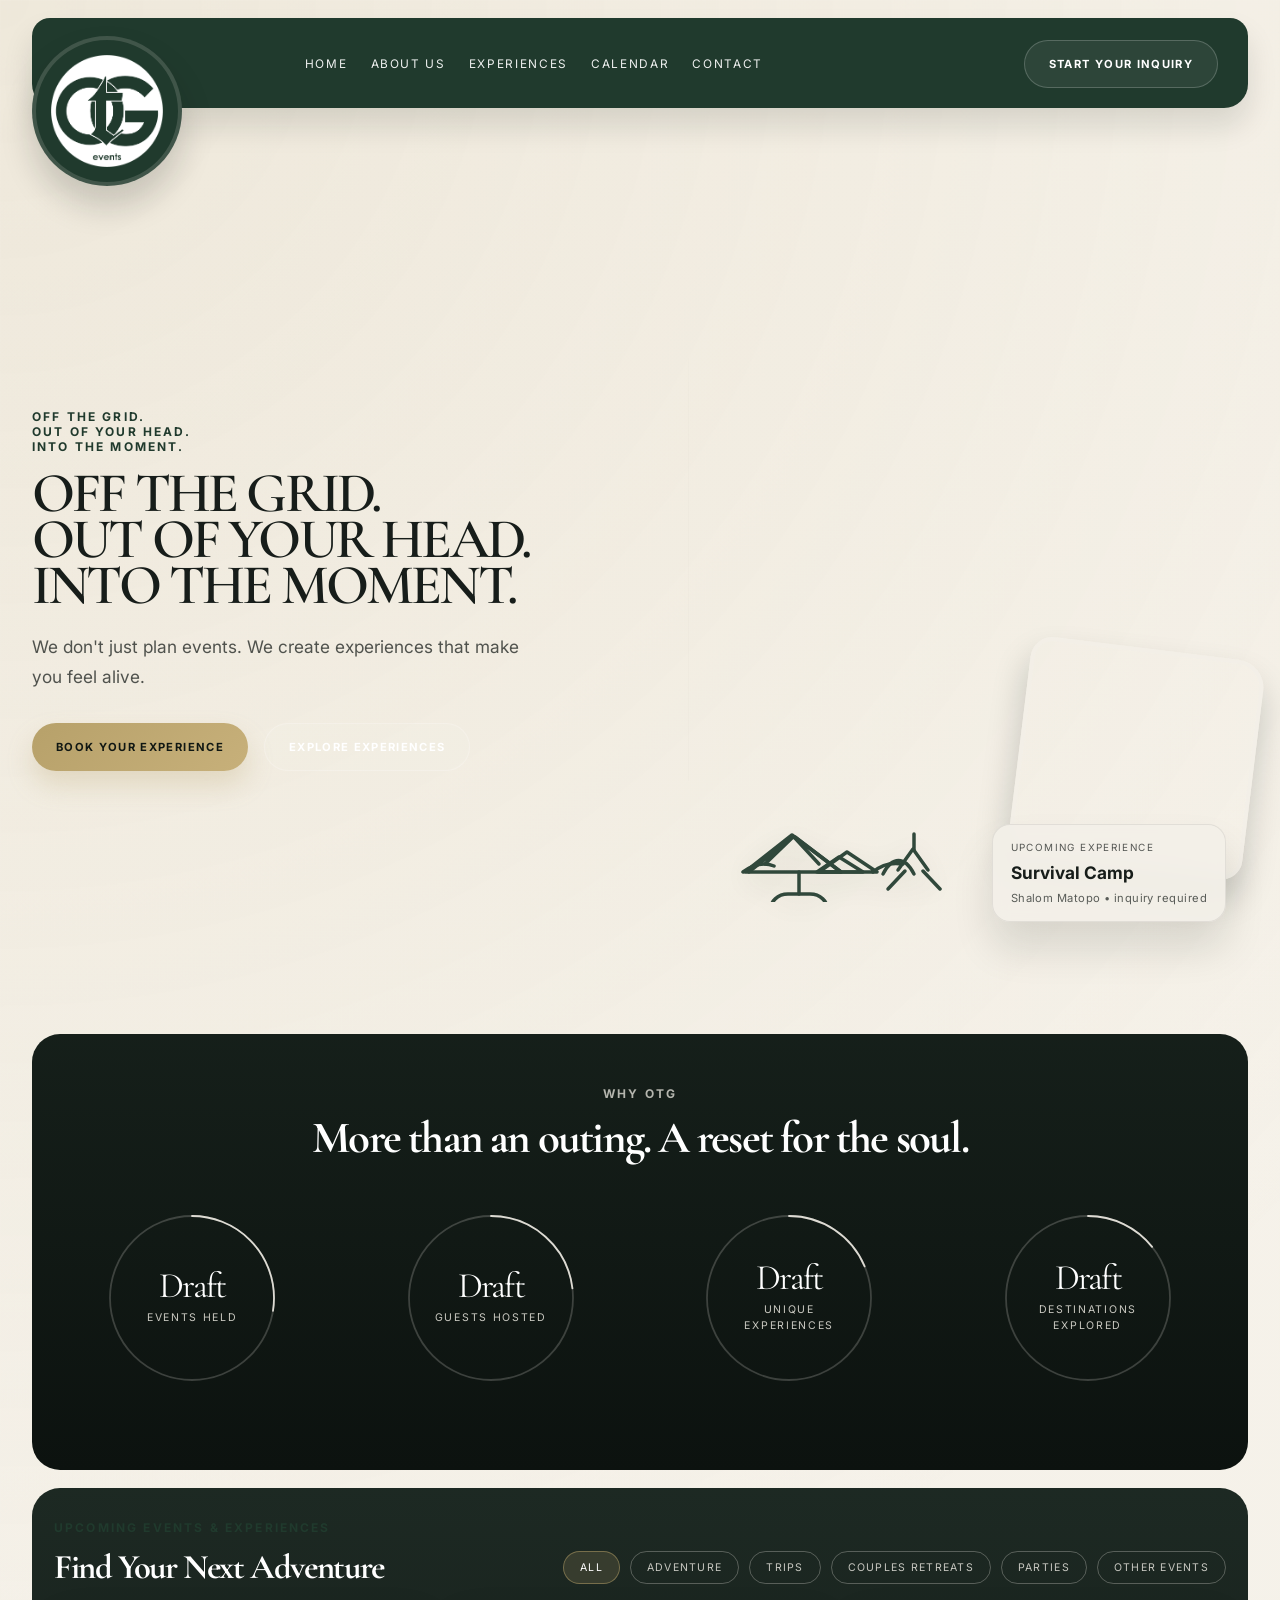
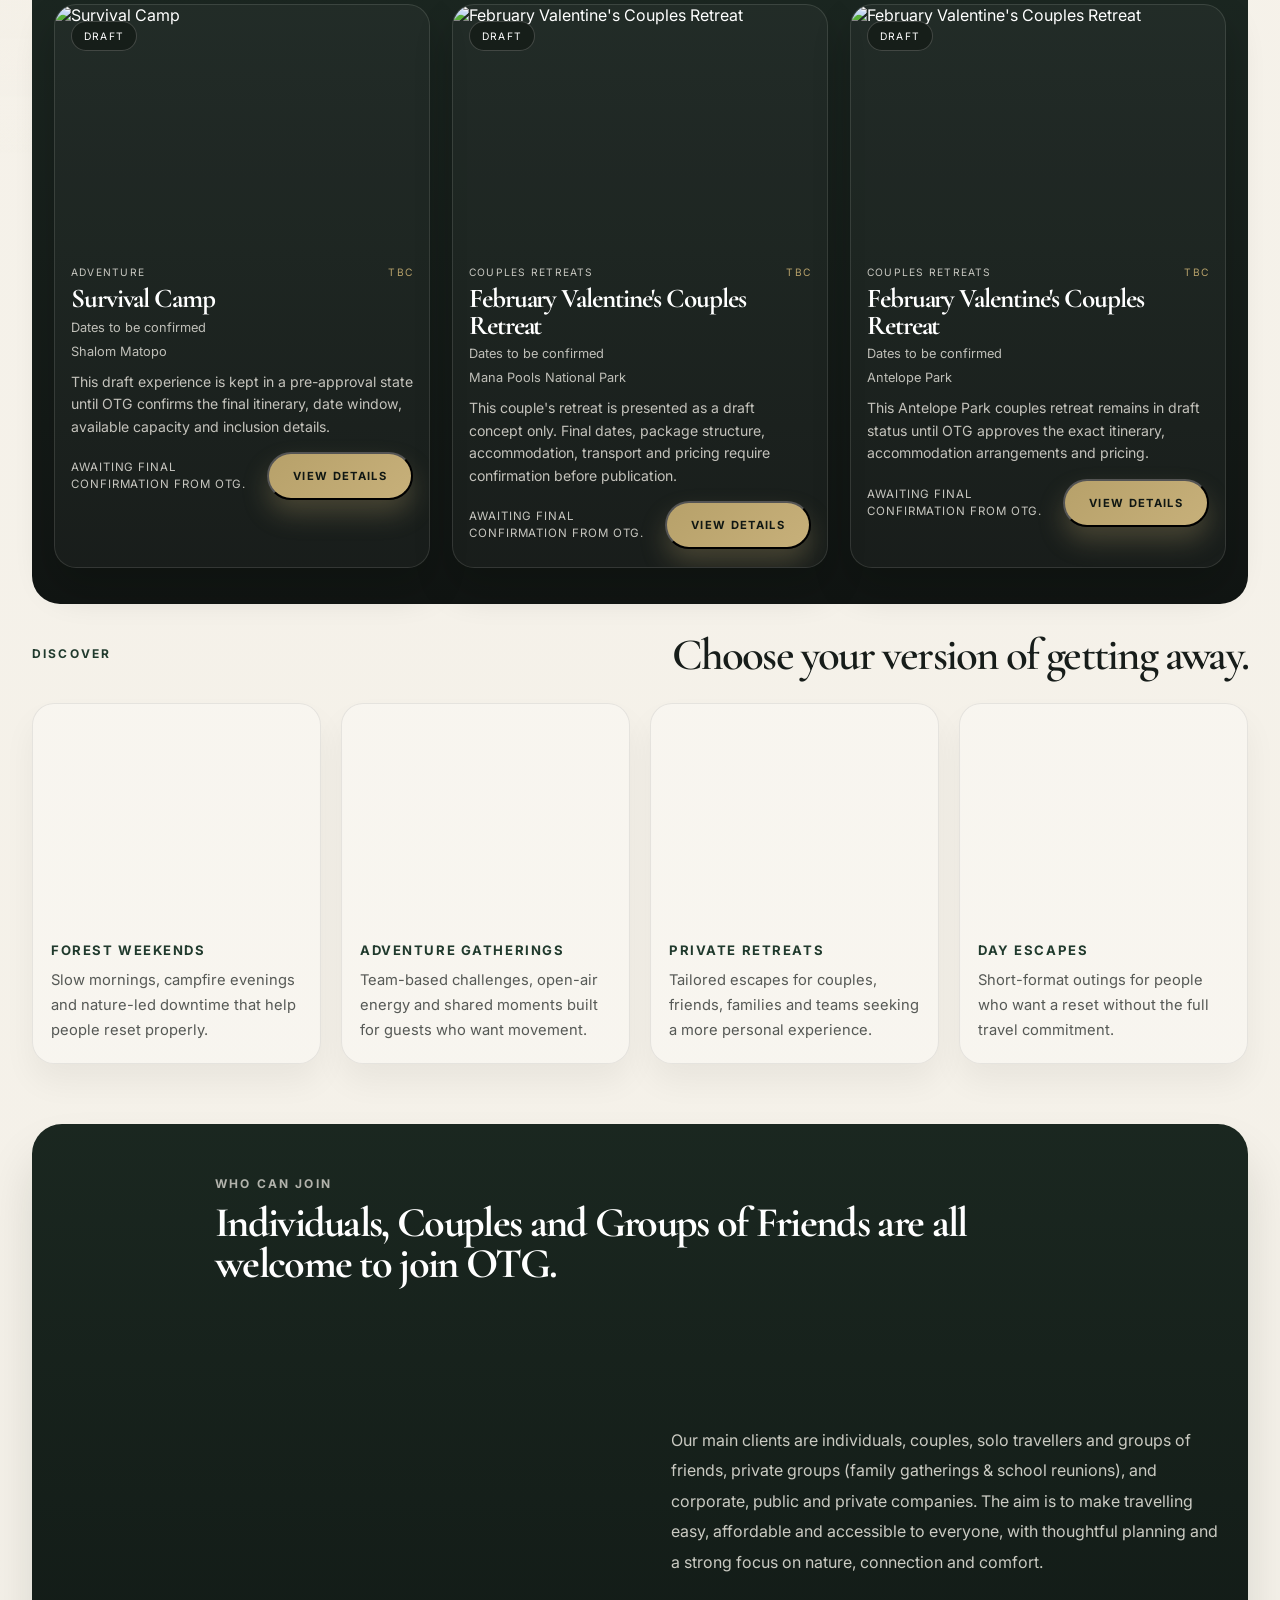
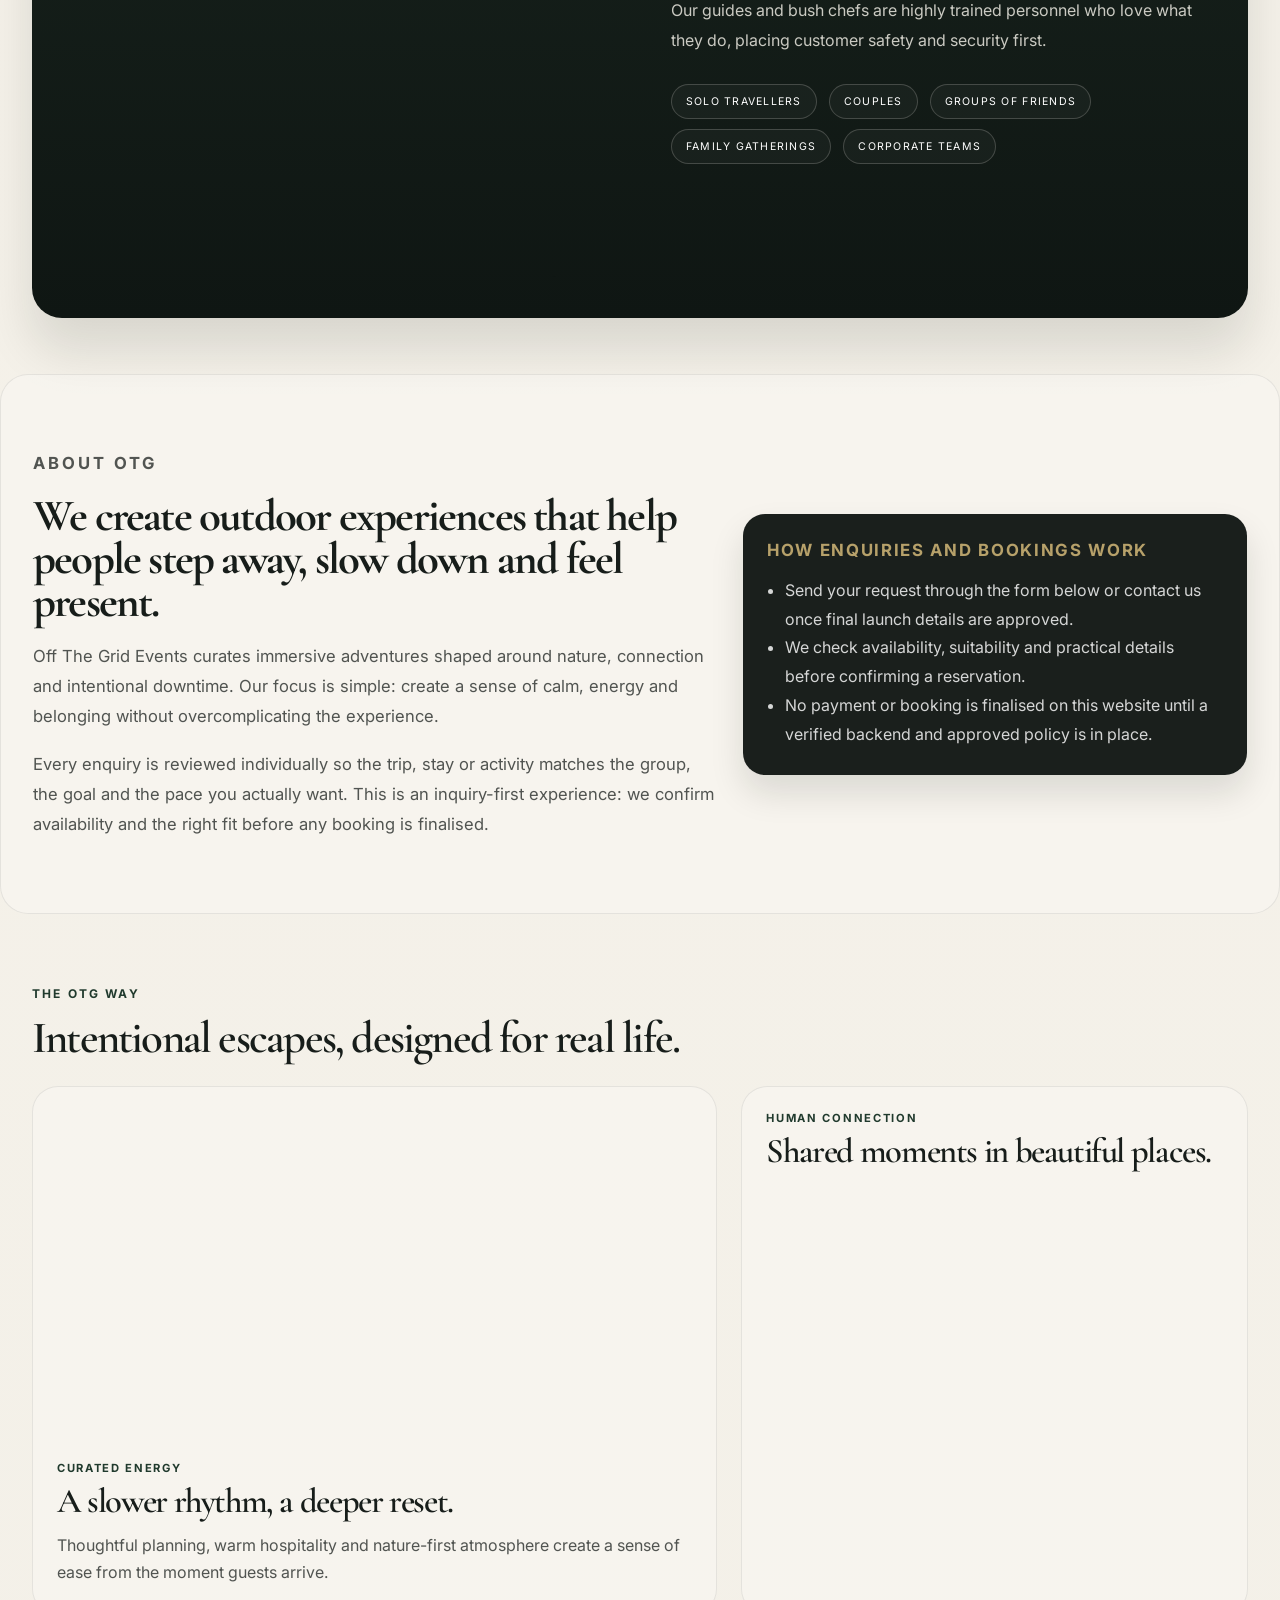
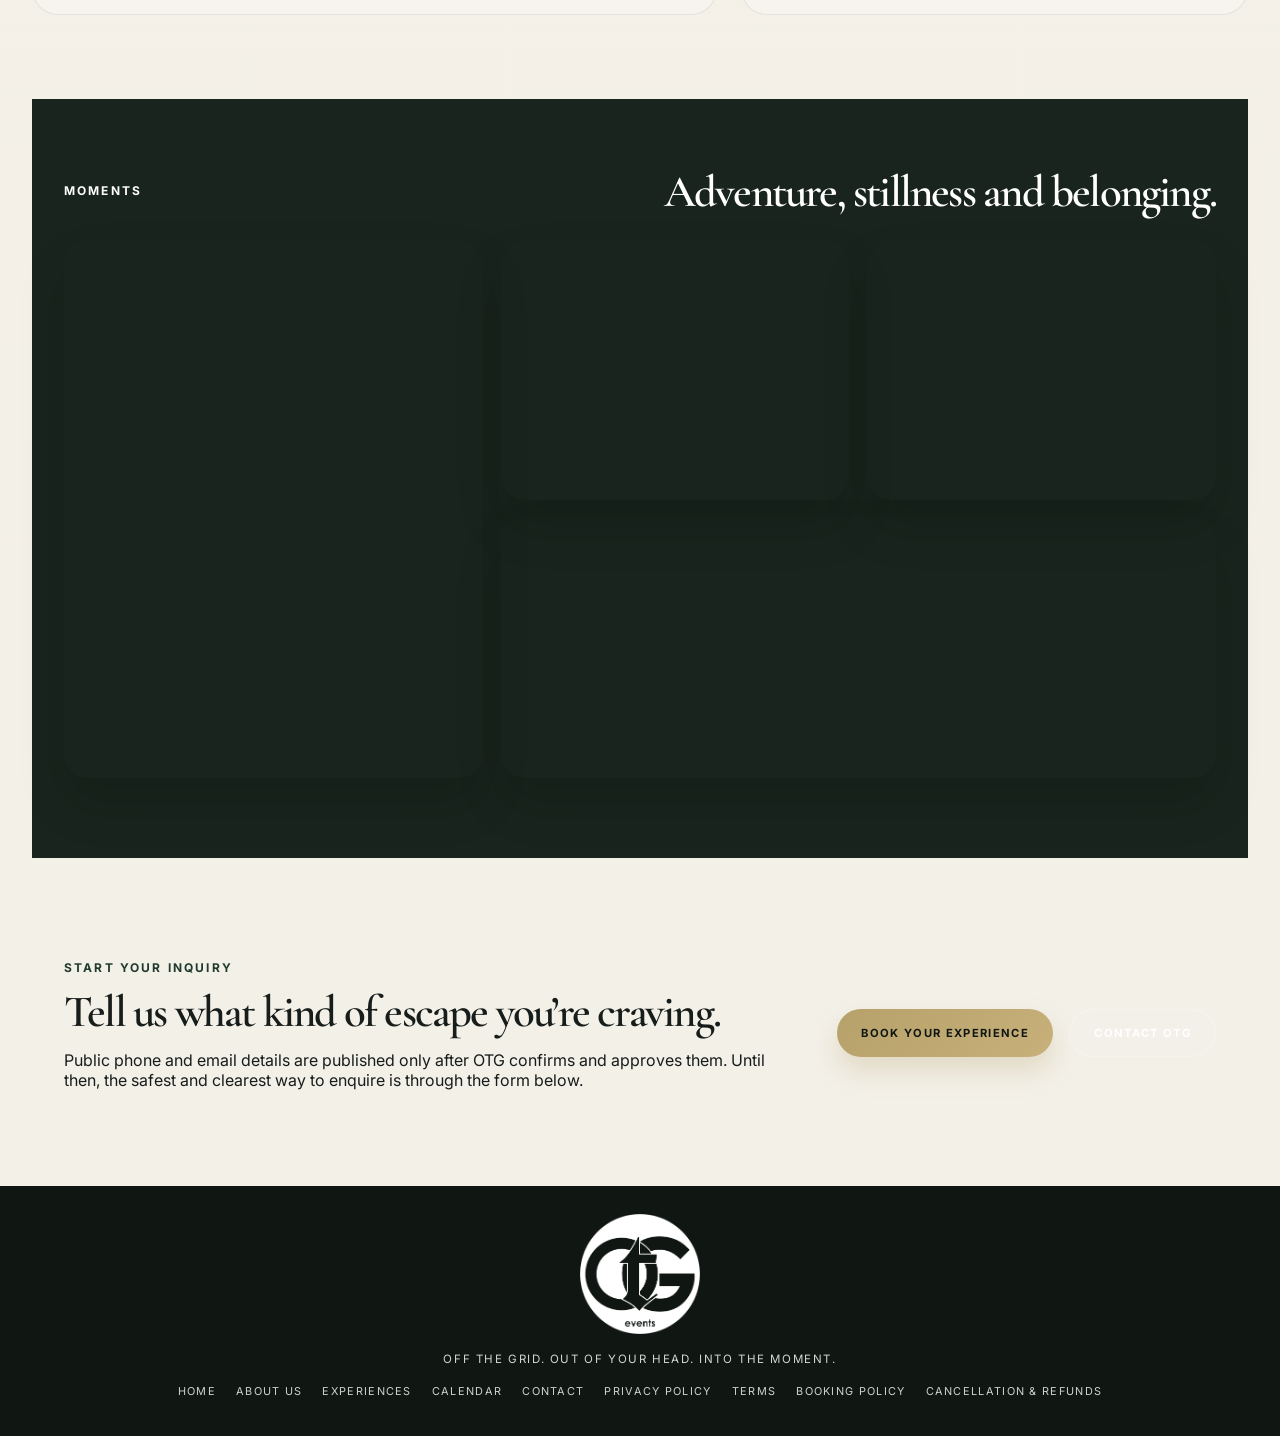
==== commit 535e3904: "Update website" ====
--- a/index.html
+++ b/index.html
@@ -15,6 +15,7 @@
       rel="stylesheet"
     />
     <link rel="stylesheet" href="styles.css" />
+    <script src="site-config.js"></script>
     <script src="events-data.js"></script>
   </head>
   <body>
@@ -23,13 +24,13 @@
         <div class="header-inner">
           <nav class="site-nav" aria-label="Main navigation">
             <a href="#home">Home</a>
-            <a href="#experiences">Experiences</a>
-            <a href="#what-we-do">What We Do</a>
-            <a href="#story">Our Story</a>
-            <a href="#contact">Contact</a>
+            <a href="./about-us.html">About Us</a>
+            <a href="./experiences.html">Experiences</a>
+            <a href="./calendar.html">Calendar</a>
+            <a href="./contact.html">Contact</a>
           </nav>
 
-          <a class="button button-ghost header-button" href="#contact">Start your inquiry</a>
+          <a class="button button-ghost header-button" href="./contact.html">Start your inquiry</a>
         </div>
 
         <div class="brand" aria-label="Off The Grid Events logo">
@@ -51,8 +52,8 @@
             </p>
 
             <div class="hero-actions">
-              <a class="button button-primary" href="#contact">BOOK YOUR EXPERIENCE</a>
-              <a class="button button-secondary" href="#experiences">EXPLORE EXPERIENCES</a>
+              <a class="button button-primary" href="./contact.html">BOOK YOUR EXPERIENCE</a>
+              <a class="button button-secondary" href="./experiences.html">EXPLORE EXPERIENCES</a>
             </div>
           </div>
 
@@ -99,10 +100,10 @@
         <section class="events-marketplace" id="upcoming-events" aria-labelledby="events-heading">
           <div class="events-header">
             <div>
-              <p class="kicker">Upcoming events &amp; trips</p>
-              <h2 id="events-heading">Find your next memorable escape.</h2>
-            </div>
-            <div class="event-filters" aria-label="Event categories" role="tablist">
+              <p class="kicker">Upcoming events &amp; experiences</p>
+              <h2 id="events-heading">Find Your Next Adventure</h2>
+            </div>
+            <div class="event-filters" aria-label="Event categories">
               <button class="filter-chip is-active" type="button" data-filter="All" aria-pressed="true">All</button>
               <button class="filter-chip" type="button" data-filter="Adventure" aria-pressed="false">Adventure</button>
               <button class="filter-chip" type="button" data-filter="Trips" aria-pressed="false">Trips</button>
@@ -121,35 +122,35 @@
           </div>
 
           <div class="discovery-grid">
-            <a class="discover-card" href="#contact">
+            <a class="discover-card" href="./contact.html">
               <div class="discover-image discover-one"></div>
               <div class="discover-copy">
                 <span>Forest Weekends</span>
-                <p>Owner-approved placeholder category for review.</p>
+                <p>Slow mornings, campfire evenings and nature-led downtime that help people reset properly.</p>
               </div>
             </a>
 
-            <a class="discover-card" href="#contact">
+            <a class="discover-card" href="./contact.html">
               <div class="discover-image discover-two"></div>
               <div class="discover-copy">
                 <span>Adventure Gatherings</span>
-                <p>Placeholder for future outdoor event experiences.</p>
+                <p>Team-based challenges, open-air energy and shared moments built for guests who want movement.</p>
               </div>
             </a>
 
-            <a class="discover-card" href="#contact">
+            <a class="discover-card" href="./contact.html">
               <div class="discover-image discover-three"></div>
               <div class="discover-copy">
                 <span>Private Retreats</span>
-                <p>Edit this category before publishing if needed.</p>
+                <p>Tailored escapes for couples, friends, families and teams seeking a more personal experience.</p>
               </div>
             </a>
 
-            <a class="discover-card" href="#contact">
+            <a class="discover-card" href="./contact.html">
               <div class="discover-image discover-four"></div>
               <div class="discover-copy">
                 <span>Day Escapes</span>
-                <p>Editorial placeholder to confirm with the owner.</p>
+                <p>Short-format outings for people who want a reset without the full travel commitment.</p>
               </div>
             </a>
           </div>
@@ -189,18 +190,27 @@
           </div>
         </section>
 
-        <section class="philosophy panel-ivory" id="what-we-do">
-          <div class="intro-text">
-            <p class="kicker">What We Do</p>
-            <h2>We design moments that pull people out of routine and back into themselves.</h2>
+        <section class="about-otg" id="what-we-do">
+          <div class="about-copy">
+            <p class="kicker">About OTG</p>
+            <h2>We create outdoor experiences that help people step away, slow down and feel present.</h2>
             <p>
-              OTG creates immersive experiences for people who want more than a night out. We bring together nature,
-              thoughtful hospitality and well-paced adventure so guests can reconnect, recharge and feel genuinely alive.
+              Off The Grid Events curates immersive adventures shaped around nature, connection and intentional downtime.
+              Our focus is simple: create a sense of calm, energy and belonging without overcomplicating the experience.
             </p>
-          </div>
-
-          <div class="intro-visual">
-            <div class="intro-photo"></div>
+            <p>
+              Every enquiry is reviewed individually so the trip, stay or activity matches the group, the goal and the pace you actually want.
+              This is an inquiry-first experience: we confirm availability and the right fit before any booking is finalised.
+            </p>
+          </div>
+
+          <div class="about-panel">
+            <h3>How enquiries and bookings work</h3>
+            <ul>
+              <li>Send your request through the form below or contact us once final launch details are approved.</li>
+              <li>We check availability, suitability and practical details before confirming a reservation.</li>
+              <li>No payment or booking is finalised on this website until a verified backend and approved policy is in place.</li>
+            </ul>
           </div>
         </section>
 
@@ -250,11 +260,14 @@
           <div class="inquiry-copy">
             <p class="kicker">Start your inquiry</p>
             <h2>Tell us what kind of escape you’re craving.</h2>
+            <p>
+              Public phone and email details are published only after OTG confirms and approves them. Until then, the safest and clearest way to enquire is through the form below.
+            </p>
           </div>
 
           <div class="inquiry-actions">
-            <a class="button button-primary" href="mailto:hello@otg-events.example">BOOK YOUR EXPERIENCE</a>
-            <a class="button button-secondary" href="mailto:hello@otg-events.example">CONTACT OTG</a>
+            <a class="button button-primary" href="./contact.html">BOOK YOUR EXPERIENCE</a>
+            <a class="button button-secondary" href="./contact.html">CONTACT OTG</a>
           </div>
         </section>
       </main>
@@ -265,10 +278,15 @@
         </div>
         <p>OFF THE GRID. OUT OF YOUR HEAD. INTO THE MOMENT.</p>
         <div class="footer-links">
-          <a href="#home">Home</a>
-          <a href="#experiences">Experiences</a>
-          <a href="#contact">Contact</a>
-          <a href="#contact">Donate</a>
+          <a href="./index.html#home">Home</a>
+          <a href="./about-us.html">About Us</a>
+          <a href="./experiences.html">Experiences</a>
+          <a href="./calendar.html">Calendar</a>
+          <a href="./contact.html">Contact</a>
+          <a href="./privacy.html">Privacy Policy</a>
+          <a href="./terms.html">Terms</a>
+          <a href="./booking-policy.html">Booking Policy</a>
+          <a href="./cancellation-refund.html">Cancellation &amp; Refunds</a>
         </div>
       </footer>
     </div>
@@ -440,9 +458,11 @@
         if (!selectedEvent || !modalBody) return;
 
         const activityList = selectedEvent.activities.map((item) => `<li>${item}</li>`).join("");
-        const phoneLinks = selectedEvent.contactNumbers
-          .map((number) => `<a href="tel:${number}">${number}</a>`)
-          .join(" · ");
+        const phoneLinks = selectedEvent.contactNumbers.length
+          ? selectedEvent.contactNumbers
+              .map((number) => `<a href="tel:${number}">${number}</a>`)
+              .join(" · ")
+          : "Contact details will be published only after OTG confirms and approves them.";
 
         modalBody.innerHTML = `
           <div class="modal-header">
@@ -483,7 +503,7 @@
 
           <div class="booking-form-wrap">
             <div class="booking-alert">
-              This is a request-only flow. The website does not currently have a live booking backend or payment provider configured. Use the form below to send a booking inquiry and confirm availability directly with OTG.
+              This is an inquiry-only flow. No reservation, deposit or payment is created here. Confirm availability directly with OTG before making any commitment.
             </div>
 
             <form id="booking-form" novalidate>
@@ -491,37 +511,61 @@
                 <label>
                   <span>Full name</span>
                   <input type="text" name="fullName" placeholder="Your full name" required />
+                  <span class="field-error" data-error-for="fullName"></span>
                 </label>
                 <label>
-                  <span>Contact number</span>
-                  <input type="tel" name="phone" placeholder="Your phone number" required />
+                  <span>Preferred contact method</span>
+                  <select name="contactMethod" required>
+                    <option value="">Select a method</option>
+                    <option value="Phone">Phone</option>
+                    <option value="Email">Email</option>
+                    <option value="WhatsApp">WhatsApp</option>
+                  </select>
+                  <span class="field-error" data-error-for="contactMethod"></span>
+                </label>
+                <label>
+                  <span>Phone number</span>
+                  <input type="tel" name="phone" placeholder="Your phone number" />
+                  <span class="field-error" data-error-for="phone"></span>
                 </label>
                 <label>
                   <span>Email address</span>
-                  <input type="email" name="email" placeholder="you@example.com" required />
+                  <input type="email" name="email" placeholder="Your email address" />
+                  <span class="field-error" data-error-for="email"></span>
                 </label>
                 <label>
                   <span>Attendees</span>
                   <input type="number" name="attendees" min="1" value="1" required />
+                  <span class="field-error" data-error-for="attendees"></span>
                 </label>
               </div>
 
               <label>
-                <span>Event requirements</span>
-                <textarea name="notes" rows="4" placeholder="Tell us about dietary needs, accessibility, rooming or any other important notes."></textarea>
+                <span>Message</span>
+                <textarea name="notes" rows="4" placeholder="Tell us what you're looking for, any special requirements or questions you have."></textarea>
+                <span class="field-error" data-error-for="notes"></span>
               </label>
+
+              <div class="checkbox-row">
+                <label>
+                  <input type="checkbox" name="privacyConsent" />
+                  <span>I agree to the privacy notice and understand this is an enquiry only, not a confirmed reservation.</span>
+                </label>
+              </div>
+              <span class="field-error" data-error-for="privacyConsent"></span>
 
               <div class="booking-review" id="booking-review">
                 <strong>Review</strong>
                 <p>Customer name: —</p>
+                <p>Contact method: —</p>
                 <p>Contact: —</p>
                 <p>Attendees: 1</p>
                 <p>Event: ${selectedEvent.name}</p>
               </div>
 
               <div class="modal-actions">
-                <button type="submit" class="button button-primary">Send inquiry request</button>
-                <a class="button button-secondary" href="tel:${selectedEvent.contactNumbers[0]}">Call OTG</a>
+                <button type="submit" class="button button-primary">Send enquiry</button>
+                <a class="button button-secondary" href="${selectedEvent.contactNumbers.length ? `tel:${selectedEvent.contactNumbers[0]}` : '#contact'}">${selectedEvent.contactNumbers.length ? 'Call OTG' : 'Use enquiry form'}</a>
               </div>
             </form>
           </div>
@@ -534,50 +578,136 @@
         const reviewBox = document.getElementById("booking-review");
 
         if (bookingForm) {
+          const clearErrors = () => {
+            bookingForm.querySelectorAll(".field-error").forEach((errorEl) => {
+              errorEl.textContent = "";
+            });
+          };
+
+          const setFieldError = (fieldName, message) => {
+            const errorEl = bookingForm.querySelector(`[data-error-for="${fieldName}"]`);
+            if (errorEl) {
+              errorEl.textContent = message;
+            }
+          };
+
+          const validateForm = () => {
+            clearErrors();
+            const formData = new FormData(bookingForm);
+            let isValid = true;
+
+            const fullName = (formData.get("fullName") || "").toString().trim();
+            if (!fullName) {
+              setFieldError("fullName", "Please enter your full name.");
+              isValid = false;
+            }
+
+            const contactMethod = (formData.get("contactMethod") || "").toString().trim();
+            if (!contactMethod) {
+              setFieldError("contactMethod", "Please choose your preferred contact method.");
+              isValid = false;
+            }
+
+            const phone = (formData.get("phone") || "").toString().trim();
+            const email = (formData.get("email") || "").toString().trim();
+            if (!phone && !email) {
+              setFieldError("phone", "Please add either a phone number or an email address.");
+              setFieldError("email", "Please add either a phone number or an email address.");
+              isValid = false;
+            }
+
+            if (email && !/^[^\s@]+@[^\s@]+\.[^\s@]+$/.test(email)) {
+              setFieldError("email", "Please enter a valid email address.");
+              isValid = false;
+            }
+
+            const attendees = Number(formData.get("attendees") || 0);
+            if (!Number.isInteger(attendees) || attendees < 1) {
+              setFieldError("attendees", "Attendees must be at least 1.");
+              isValid = false;
+            }
+
+            if (!bookingForm.querySelector('input[name="privacyConsent"]').checked) {
+              setFieldError("privacyConsent", "Please confirm that you agree to the privacy notice.");
+              isValid = false;
+            }
+
+            return isValid;
+          };
+
           bookingForm.addEventListener("input", () => {
             const formData = new FormData(bookingForm);
             const fullName = formData.get("fullName") || "—";
+            const contactMethod = formData.get("contactMethod") || "—";
             const phone = formData.get("phone") || "—";
             const attendees = formData.get("attendees") || 1;
             const notes = formData.get("notes") || "No additional notes";
 
             reviewBox.innerHTML = `
               <strong>Review</strong>
+              <p>Experience: ${selectedEvent.name}</p>
+              <p>Date: ${selectedEvent.displayDate}</p>
+              <p>Destination: ${selectedEvent.venue}</p>
               <p>Customer name: ${fullName}</p>
+              <p>Contact method: ${contactMethod}</p>
               <p>Contact: ${phone}</p>
               <p>Attendees: ${attendees}</p>
+              <p>Price: ${selectedEvent.price}</p>
               <p>Notes: ${notes}</p>
-              <p>Event: ${selectedEvent.name}</p>
             `;
           });
 
           bookingForm.addEventListener("submit", (event) => {
             event.preventDefault();
+            if (!validateForm()) {
+              return;
+            }
+
             const formData = new FormData(bookingForm);
-            const fullName = formData.get("fullName");
-            const phone = formData.get("phone");
-            const email = formData.get("email");
-            const attendees = formData.get("attendees") || 1;
-            const notes = formData.get("notes") || "No additional notes";
-
-            if (!fullName || !phone || !email) {
-              reviewBox.innerHTML = `
-                <strong>Review</strong>
-                <p>Please complete the required fields before sending an inquiry.</p>
-              `;
-              return;
-            }
+            const fullName = (formData.get("fullName") || "").toString().trim();
+            const contactMethod = (formData.get("contactMethod") || "").toString().trim();
+            const phone = (formData.get("phone") || "").toString().trim();
+            const email = (formData.get("email") || "").toString().trim();
+            const attendees = Number(formData.get("attendees") || 1);
+            const notes = (formData.get("notes") || "").toString().trim() || "No additional notes";
+            const inquiryPhone = (window.otgSiteConfig && window.otgSiteConfig.contactNumbers && window.otgSiteConfig.contactNumbers[0]) || selectedEvent.contactNumbers[0] || "";
+            const inquiryEmail = window.otgSiteConfig && window.otgSiteConfig.inquiryEmail ? window.otgSiteConfig.inquiryEmail : "";
+            const message = [
+              `Experience: ${selectedEvent.name}`,
+              `Date: ${selectedEvent.displayDate}`,
+              `Destination: ${selectedEvent.venue}`,
+              `Attendees: ${attendees}`,
+              `Name: ${fullName}`,
+              `Contact method: ${contactMethod}`,
+              `Phone: ${phone || "Not supplied"}`,
+              `Email: ${email || "Not supplied"}`,
+              `Message: ${notes}`
+            ].join("\n");
+
+            const encodedMessage = encodeURIComponent(message);
+            const handoffHref = inquiryEmail
+              ? `mailto:${inquiryEmail}?subject=${encodeURIComponent(`OTG enquiry: ${selectedEvent.name}`)}&body=${encodedMessage}`
+              : inquiryPhone
+                ? `tel:${inquiryPhone}`
+                : "#contact";
+
+            window.__otgHandoff = {
+              type: inquiryEmail ? "email" : "tel",
+              href: handoffHref,
+              message
+            };
 
             const confirmation = document.createElement("div");
             confirmation.className = "booking-success";
             confirmation.innerHTML = `
-              <h3>Inquiry request prepared</h3>
-              <p><strong>Event:</strong> ${selectedEvent.name}</p>
+              <h3>Enquiry ready to send</h3>
+              <p><strong>Experience:</strong> ${selectedEvent.name}</p>
               <p><strong>Name:</strong> ${fullName}</p>
-              <p><strong>Contact:</strong> ${phone} / ${email}</p>
+              <p><strong>Preferred contact:</strong> ${contactMethod}</p>
               <p><strong>Attendees:</strong> ${attendees}</p>
-              <p><strong>Notes:</strong> ${notes}</p>
-              <p>This demo does not yet send to a live booking backend. Your request is only an inquiry. Availability should be confirmed directly with OTG before any payment or final booking is accepted.</p>
+              <p><strong>Price:</strong> ${selectedEvent.price}</p>
+              <p>This is an enquiry awaiting a response from OTG. It is not a confirmed booking, reservation or payment.</p>
+              <p><a href="${handoffHref}">${inquiryEmail || inquiryPhone ? "Continue with OTG" : "Return to enquiry form"}</a></p>
             `;
 
             bookingForm.replaceWith(confirmation);
--- a/styles.css
+++ b/styles.css
@@ -18,6 +18,11 @@
 
 html {
   scroll-behavior: smooth;
+}
+
+section[id],
+[id] {
+  scroll-margin-top: 110px;
 }
 
 body {
@@ -523,6 +528,7 @@
   position: absolute;
   inset: 0;
   background: rgba(9, 13, 12, 0.68);
+  -webkit-backdrop-filter: blur(6px);
   backdrop-filter: blur(6px);
 }
 
@@ -683,8 +689,18 @@
   text-transform: uppercase;
 }
 
+.field-error {
+  min-height: 16px;
+  font-size: 0.66rem;
+  line-height: 1.4;
+  letter-spacing: 0.04em;
+  text-transform: none;
+  color: #a33b2d;
+}
+
 input,
-textarea {
+textarea,
+select {
   width: 100%;
   border: 1px solid rgba(17, 22, 20, 0.12);
   border-radius: 14px;
@@ -695,9 +711,31 @@
 }
 
 input:focus,
-textarea:focus {
+textarea:focus,
+select:focus {
   outline: 2px solid rgba(183, 161, 106, 0.38);
   border-color: rgba(183, 161, 106, 0.52);
+}
+
+.checkbox-row {
+  display: flex;
+  align-items: flex-start;
+  gap: 10px;
+  margin-top: 4px;
+}
+
+.checkbox-row input {
+  width: 18px;
+  height: 18px;
+  margin-top: 2px;
+}
+
+.checkbox-row label {
+  display: flex;
+  gap: 10px;
+  text-transform: none;
+  letter-spacing: normal;
+  color: rgba(23, 29, 26, 0.82);
 }
 
 .booking-review {
@@ -1144,6 +1182,58 @@
   margin-top: 32px;
 }
 
+.about-otg {
+  max-width: var(--max-width);
+  margin: 56px auto 0;
+  padding: 56px 32px;
+  background: rgba(255, 255, 255, 0.26);
+  border: 1px solid rgba(17, 22, 20, 0.08);
+  border-radius: 28px;
+  display: grid;
+  grid-template-columns: minmax(0, 1.15fr) minmax(260px, 0.85fr);
+  gap: 28px;
+  align-items: center;
+}
+
+.about-copy h2 {
+  margin: 0;
+  font-family: "Cormorant Garamond", serif;
+  font-size: clamp(2.7rem, 3.5vw, 4rem);
+  line-height: 0.96;
+  letter-spacing: -0.04em;
+  color: var(--text);
+}
+
+.about-copy p {
+  margin-top: 18px;
+  font-size: 1.04rem;
+  line-height: 1.8;
+  color: var(--text-soft);
+}
+
+.about-panel {
+  background: rgba(17, 22, 20, 0.96);
+  color: var(--white);
+  border-radius: 22px;
+  padding: 26px 24px;
+  box-shadow: 0 18px 34px rgba(16, 23, 19, 0.12);
+}
+
+.about-panel h3 {
+  margin: 0 0 16px;
+  font-size: 1.05rem;
+  letter-spacing: 0.1em;
+  text-transform: uppercase;
+  color: var(--brass);
+}
+
+.about-panel ul {
+  margin: 0;
+  padding-left: 18px;
+  line-height: 1.8;
+  color: rgba(255, 255, 255, 0.82);
+}
+
 .philosophy {
   max-width: none;
   display: grid;
@@ -1181,6 +1271,76 @@
   box-shadow: 0 30px 60px rgba(16, 23, 19, 0.12);
 }
 
+.policy-shell {
+  max-width: 980px;
+  margin: 32px auto 60px;
+  padding: 24px 20px 40px;
+}
+
+.policy-page {
+  background: rgba(255, 255, 255, 0.52);
+  border: 1px solid rgba(17, 22, 20, 0.08);
+  border-radius: 28px;
+  padding: 32px clamp(20px, 4vw, 48px);
+  box-shadow: 0 18px 40px rgba(16, 23, 19, 0.06);
+}
+
+.policy-intro {
+  margin-bottom: 26px;
+  padding-bottom: 20px;
+  border-bottom: 1px solid rgba(17, 22, 20, 0.08);
+}
+
+.policy-tag {
+  display: inline-flex;
+  padding: 8px 14px;
+  border-radius: 999px;
+  background: rgba(183, 161, 106, 0.14);
+  color: var(--forest-primary);
+  font-size: 0.66rem;
+  font-weight: 700;
+  letter-spacing: 0.12em;
+  text-transform: uppercase;
+}
+
+.policy-page h1 {
+  margin: 18px 0 10px;
+  font-family: "Cormorant Garamond", serif;
+  font-size: clamp(2.5rem, 5vw, 4rem);
+  line-height: 0.96;
+  letter-spacing: -0.05em;
+  color: var(--text);
+}
+
+.policy-page h2 {
+  margin: 28px 0 10px;
+  font-size: 1.2rem;
+  letter-spacing: 0.08em;
+  text-transform: uppercase;
+  color: var(--forest-primary);
+}
+
+.policy-page p,
+.policy-page li {
+  color: var(--text-soft);
+  line-height: 1.8;
+  font-size: 1rem;
+}
+
+.policy-page ul,
+.policy-page ol {
+  padding-left: 22px;
+}
+
+.policy-page .approval-note {
+  margin-top: 24px;
+  padding: 18px 20px;
+  border-left: 4px solid var(--brass);
+  background: rgba(183, 161, 106, 0.08);
+  border-radius: 14px;
+  color: var(--text);
+}
+
 .experience-showcase {
   padding: 72px 0 48px;
 }
@@ -1413,6 +1573,7 @@
     grid-template-columns: repeat(2, minmax(0, 1fr));
   }
 
+  .about-otg,
   .philosophy,
   .experience-grid,
   .inquiry {
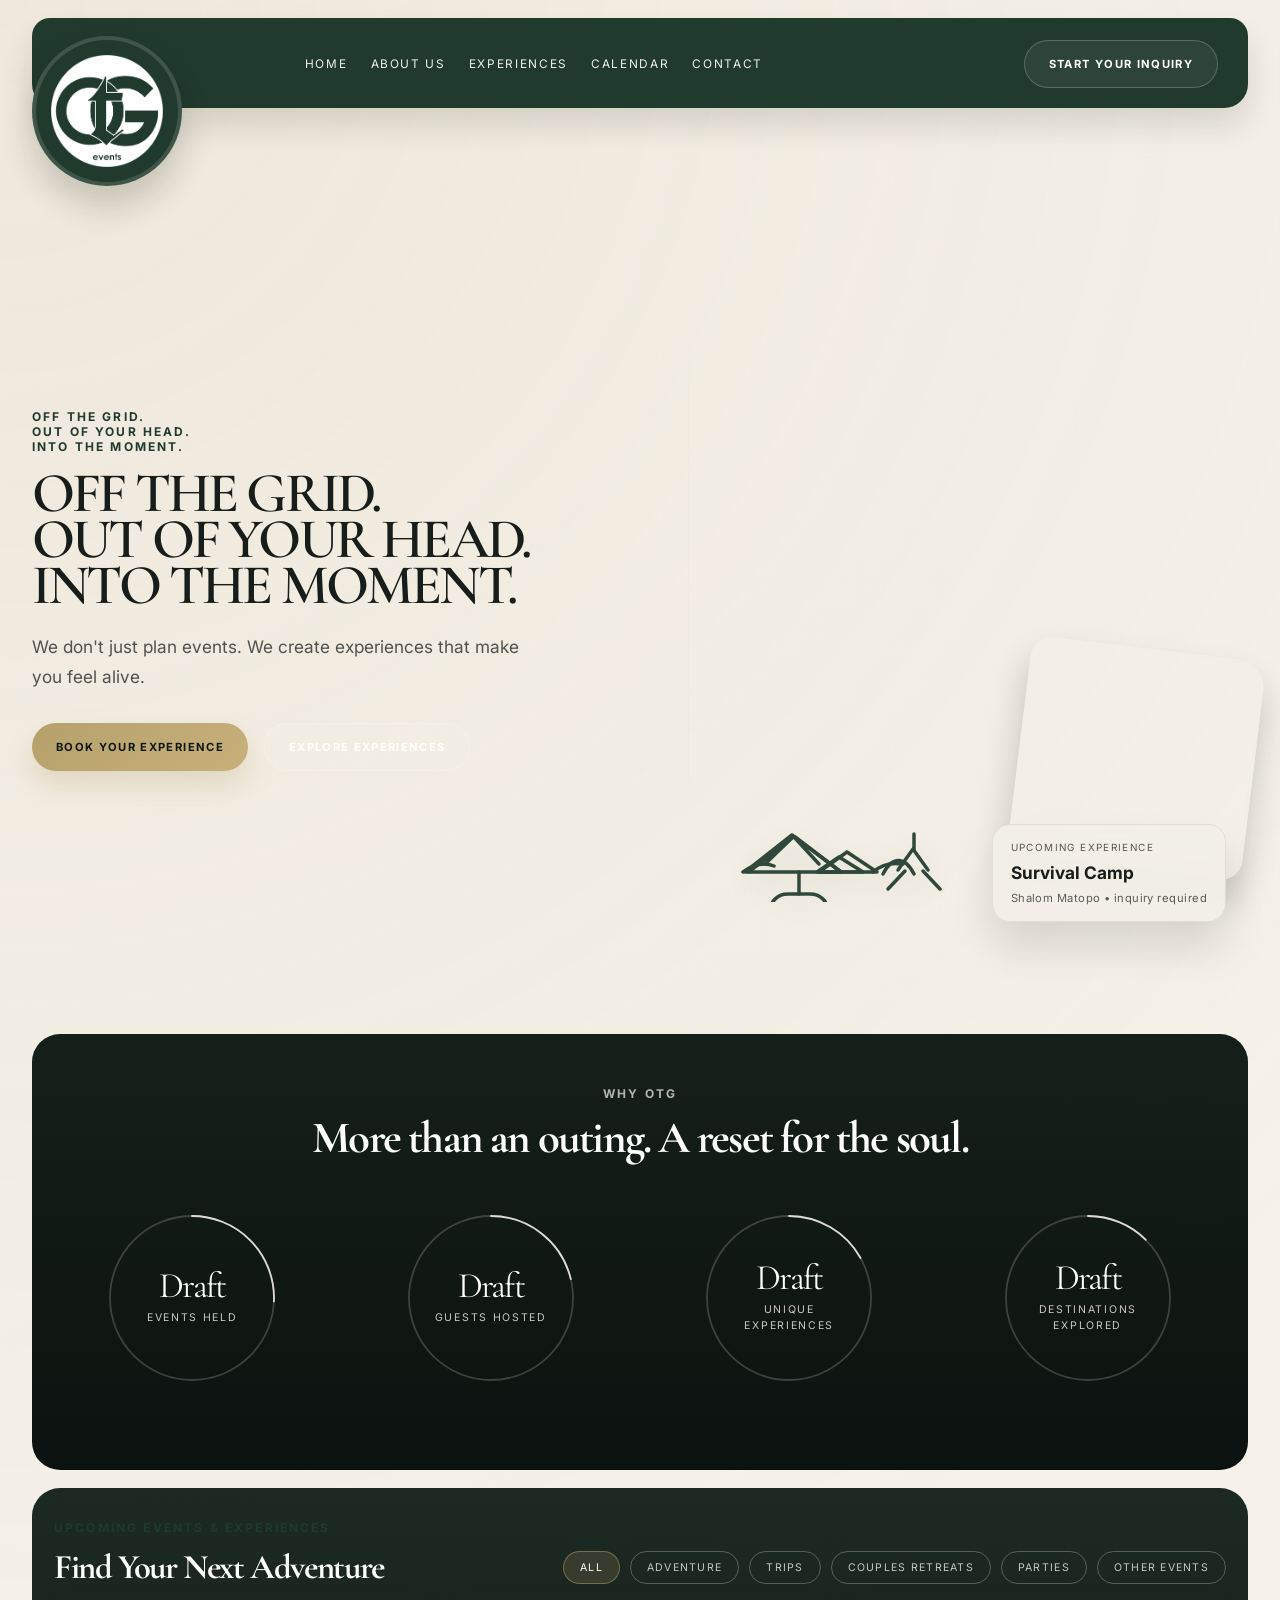
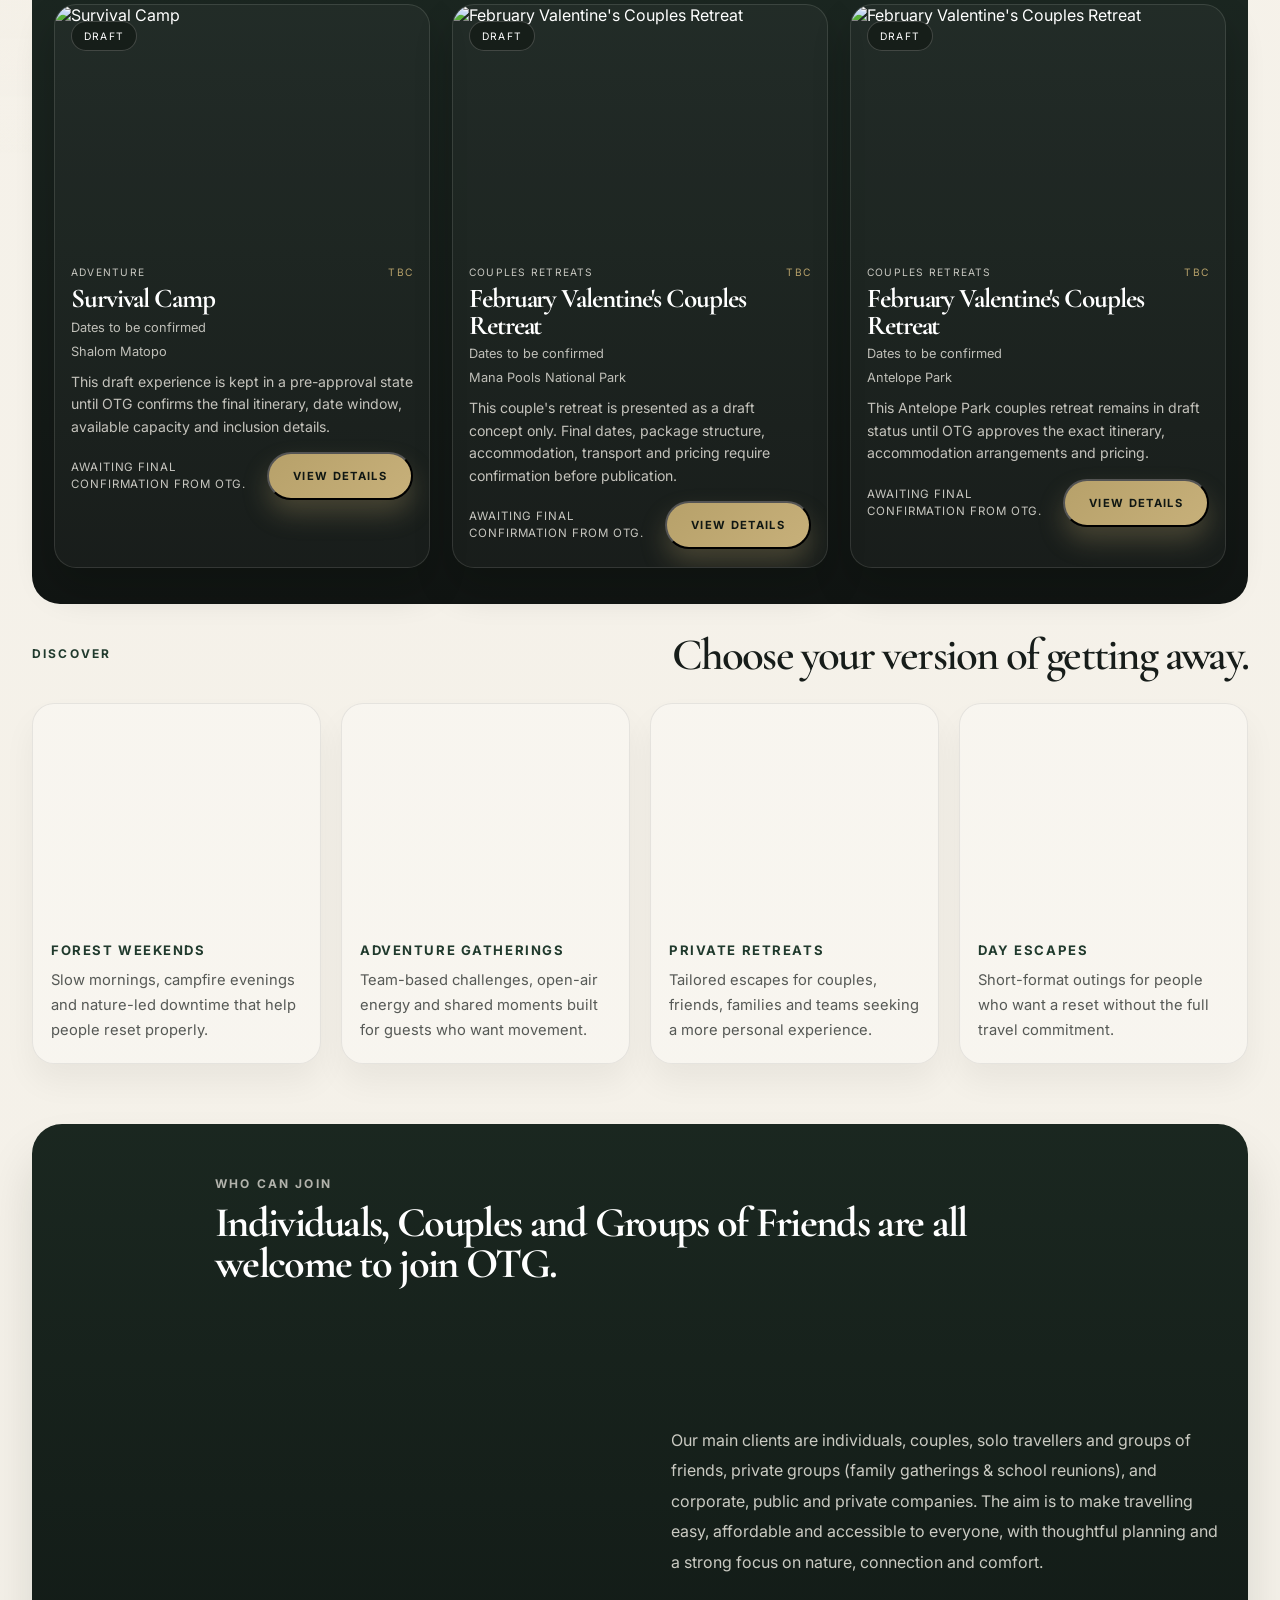
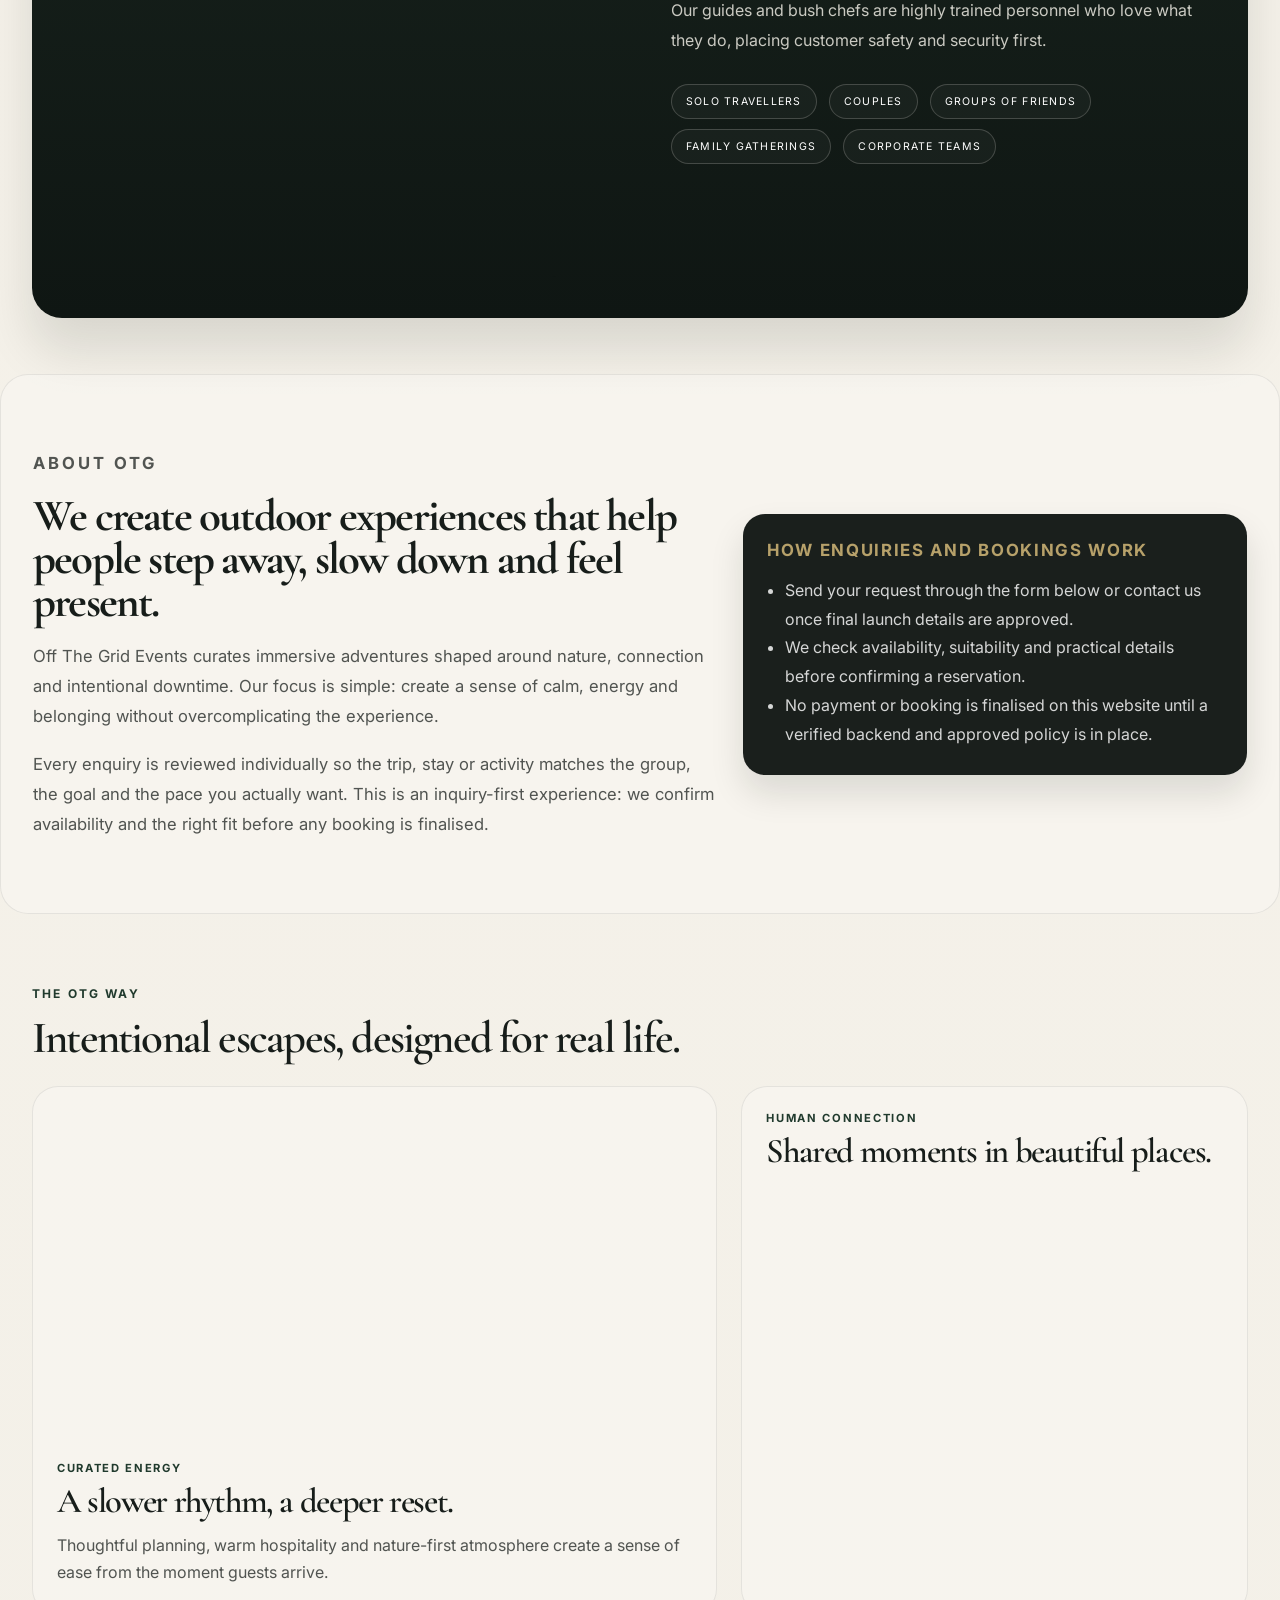
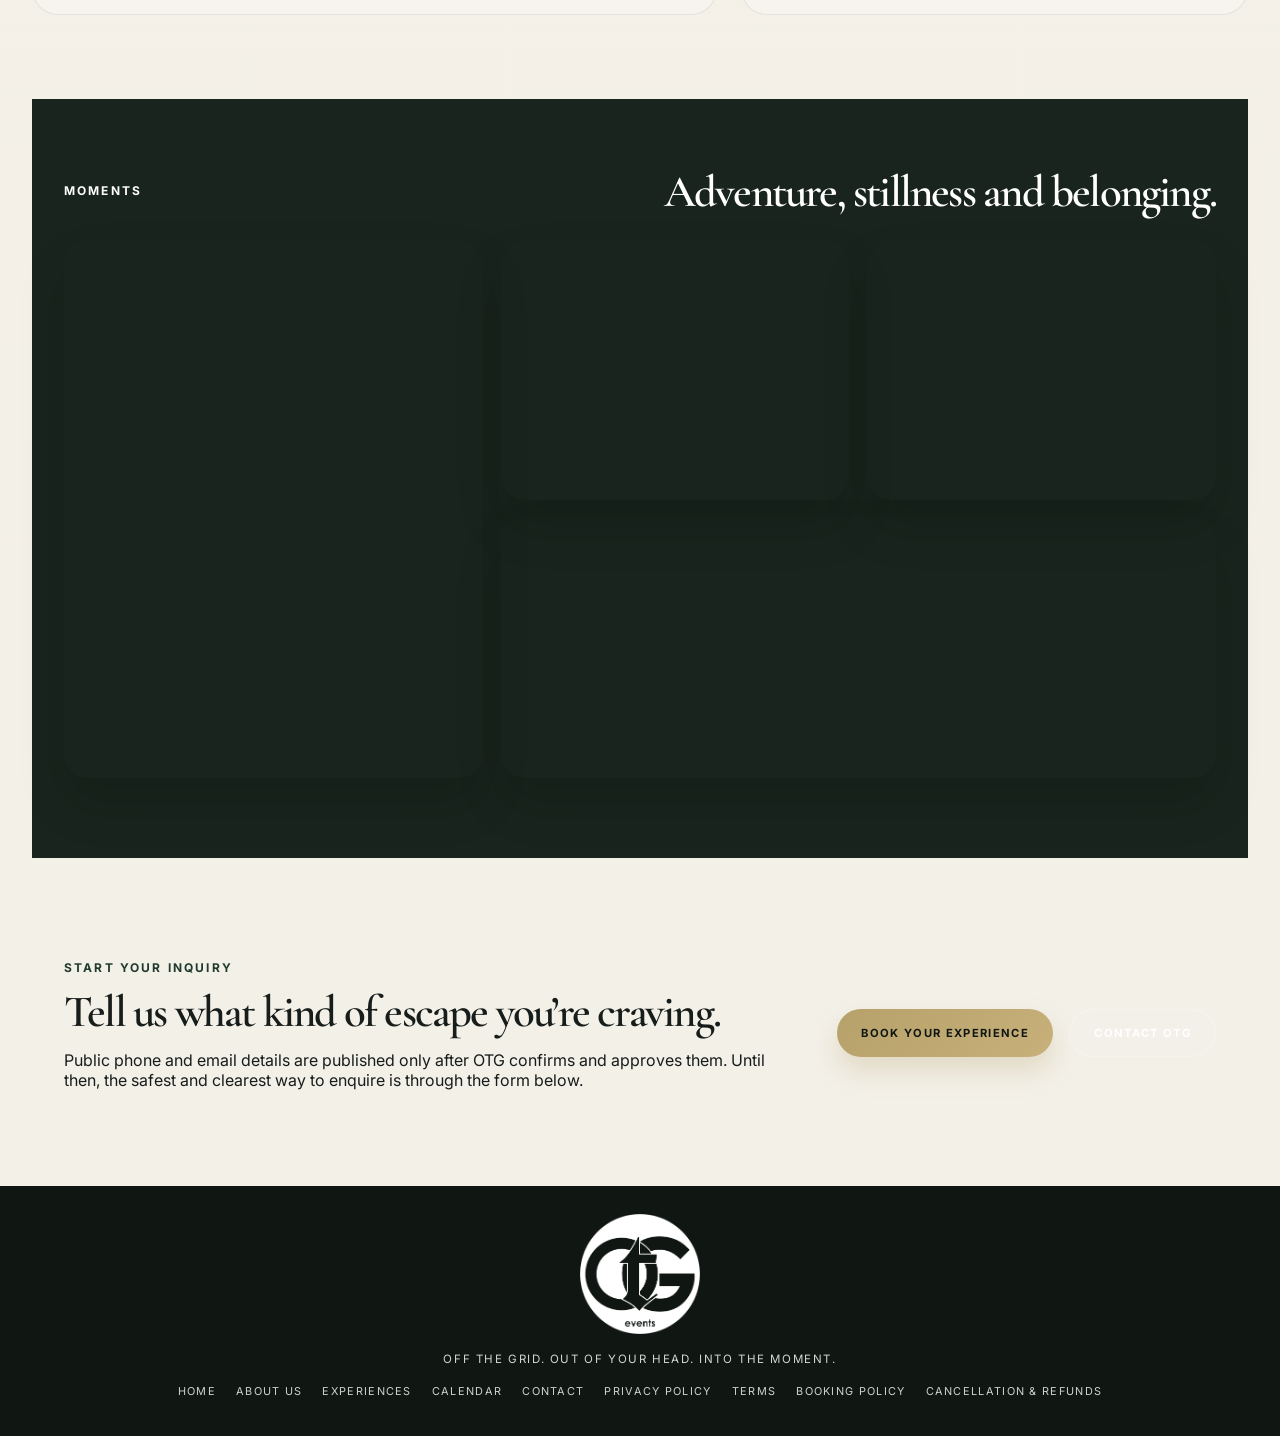
==== commit 51ffb5ee: "Fix OTG calendar, form, and experience routes" ====
--- a/index.html
+++ b/index.html
@@ -23,7 +23,7 @@
       <header class="topbar">
         <div class="header-inner">
           <nav class="site-nav" aria-label="Main navigation">
-            <a href="#home">Home</a>
+            <a href="./index.html#home">Home</a>
             <a href="./about-us.html">About Us</a>
             <a href="./experiences.html">Experiences</a>
             <a href="./calendar.html">Calendar</a>
@@ -122,7 +122,7 @@
           </div>
 
           <div class="discovery-grid">
-            <a class="discover-card" href="./contact.html">
+            <a class="discover-card" href="./experiences.html#forest-weekends">
               <div class="discover-image discover-one"></div>
               <div class="discover-copy">
                 <span>Forest Weekends</span>
@@ -130,7 +130,7 @@
               </div>
             </a>
 
-            <a class="discover-card" href="./contact.html">
+            <a class="discover-card" href="./experiences.html#adventure-gatherings">
               <div class="discover-image discover-two"></div>
               <div class="discover-copy">
                 <span>Adventure Gatherings</span>
@@ -138,7 +138,7 @@
               </div>
             </a>
 
-            <a class="discover-card" href="./contact.html">
+            <a class="discover-card" href="./experiences.html#private-retreats">
               <div class="discover-image discover-three"></div>
               <div class="discover-copy">
                 <span>Private Retreats</span>
@@ -146,7 +146,7 @@
               </div>
             </a>
 
-            <a class="discover-card" href="./contact.html">
+            <a class="discover-card" href="./experiences.html#day-escapes">
               <div class="discover-image discover-four"></div>
               <div class="discover-copy">
                 <span>Day Escapes</span>
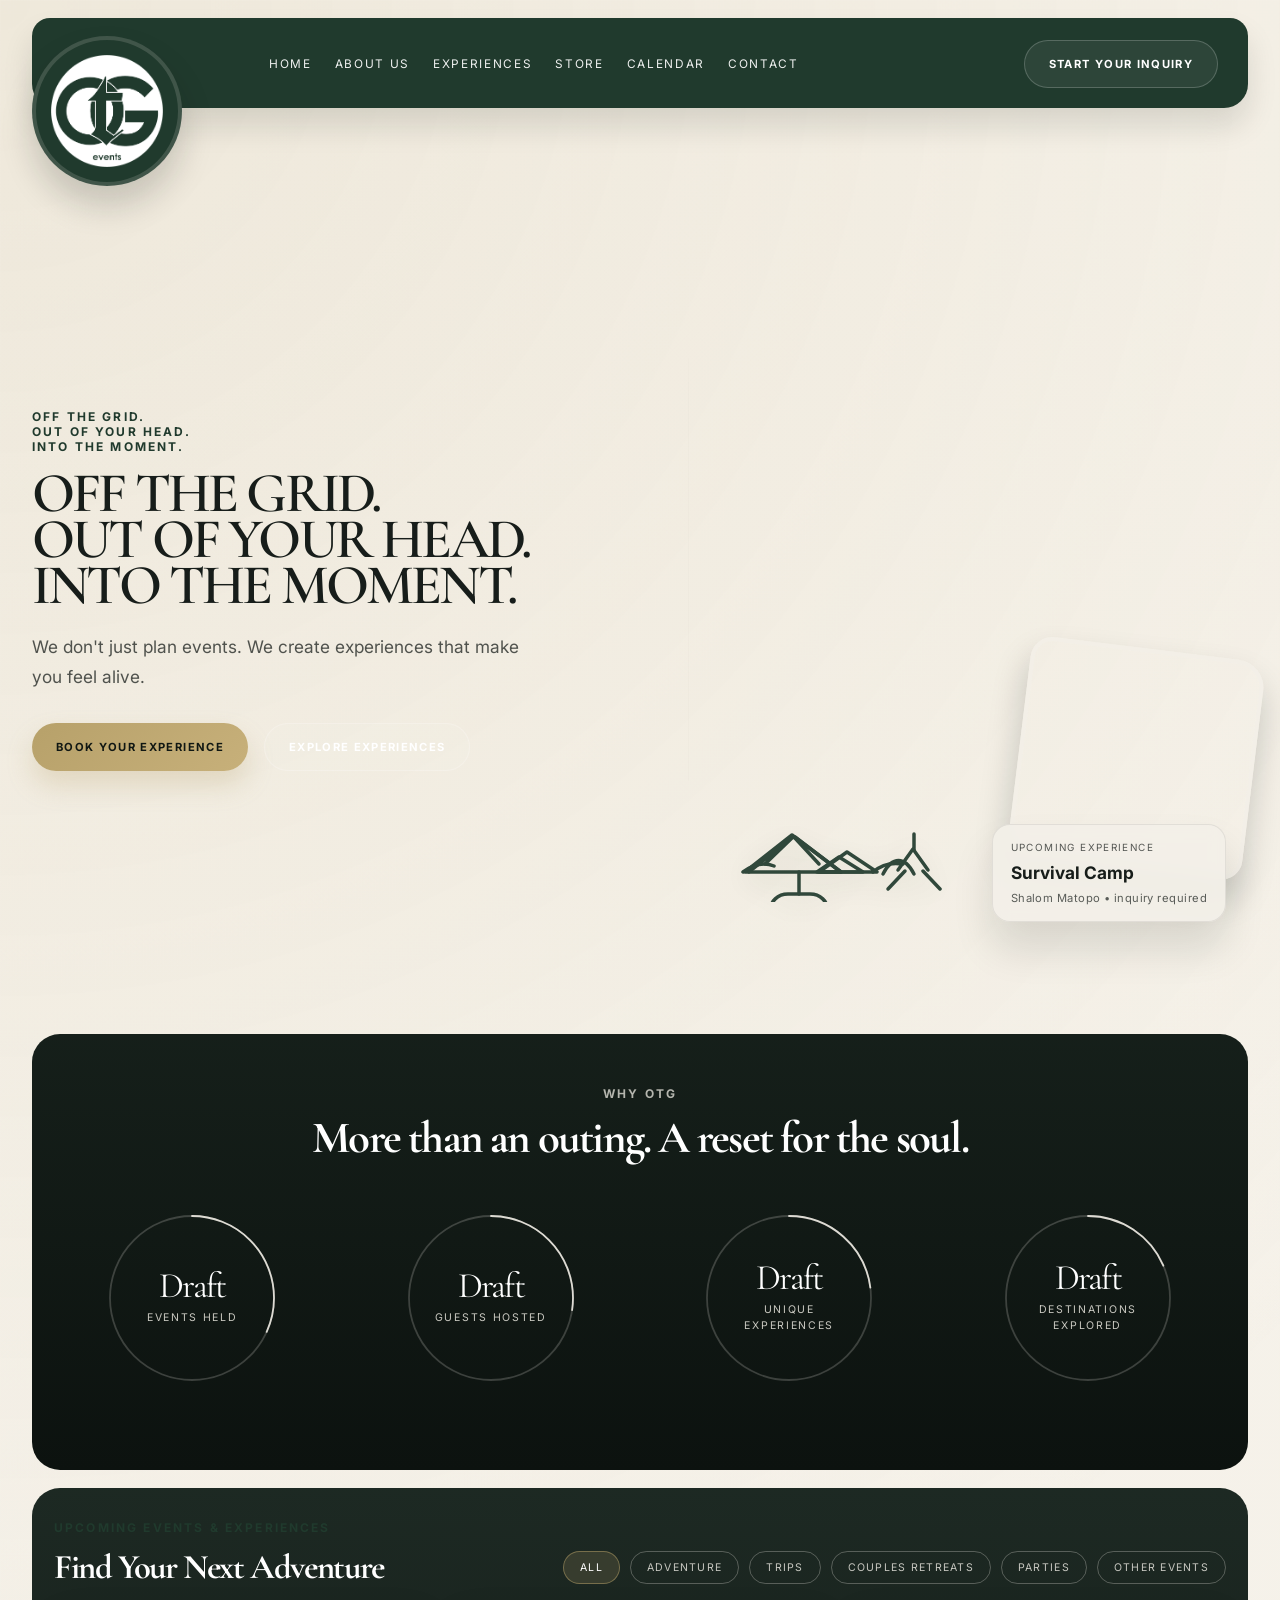
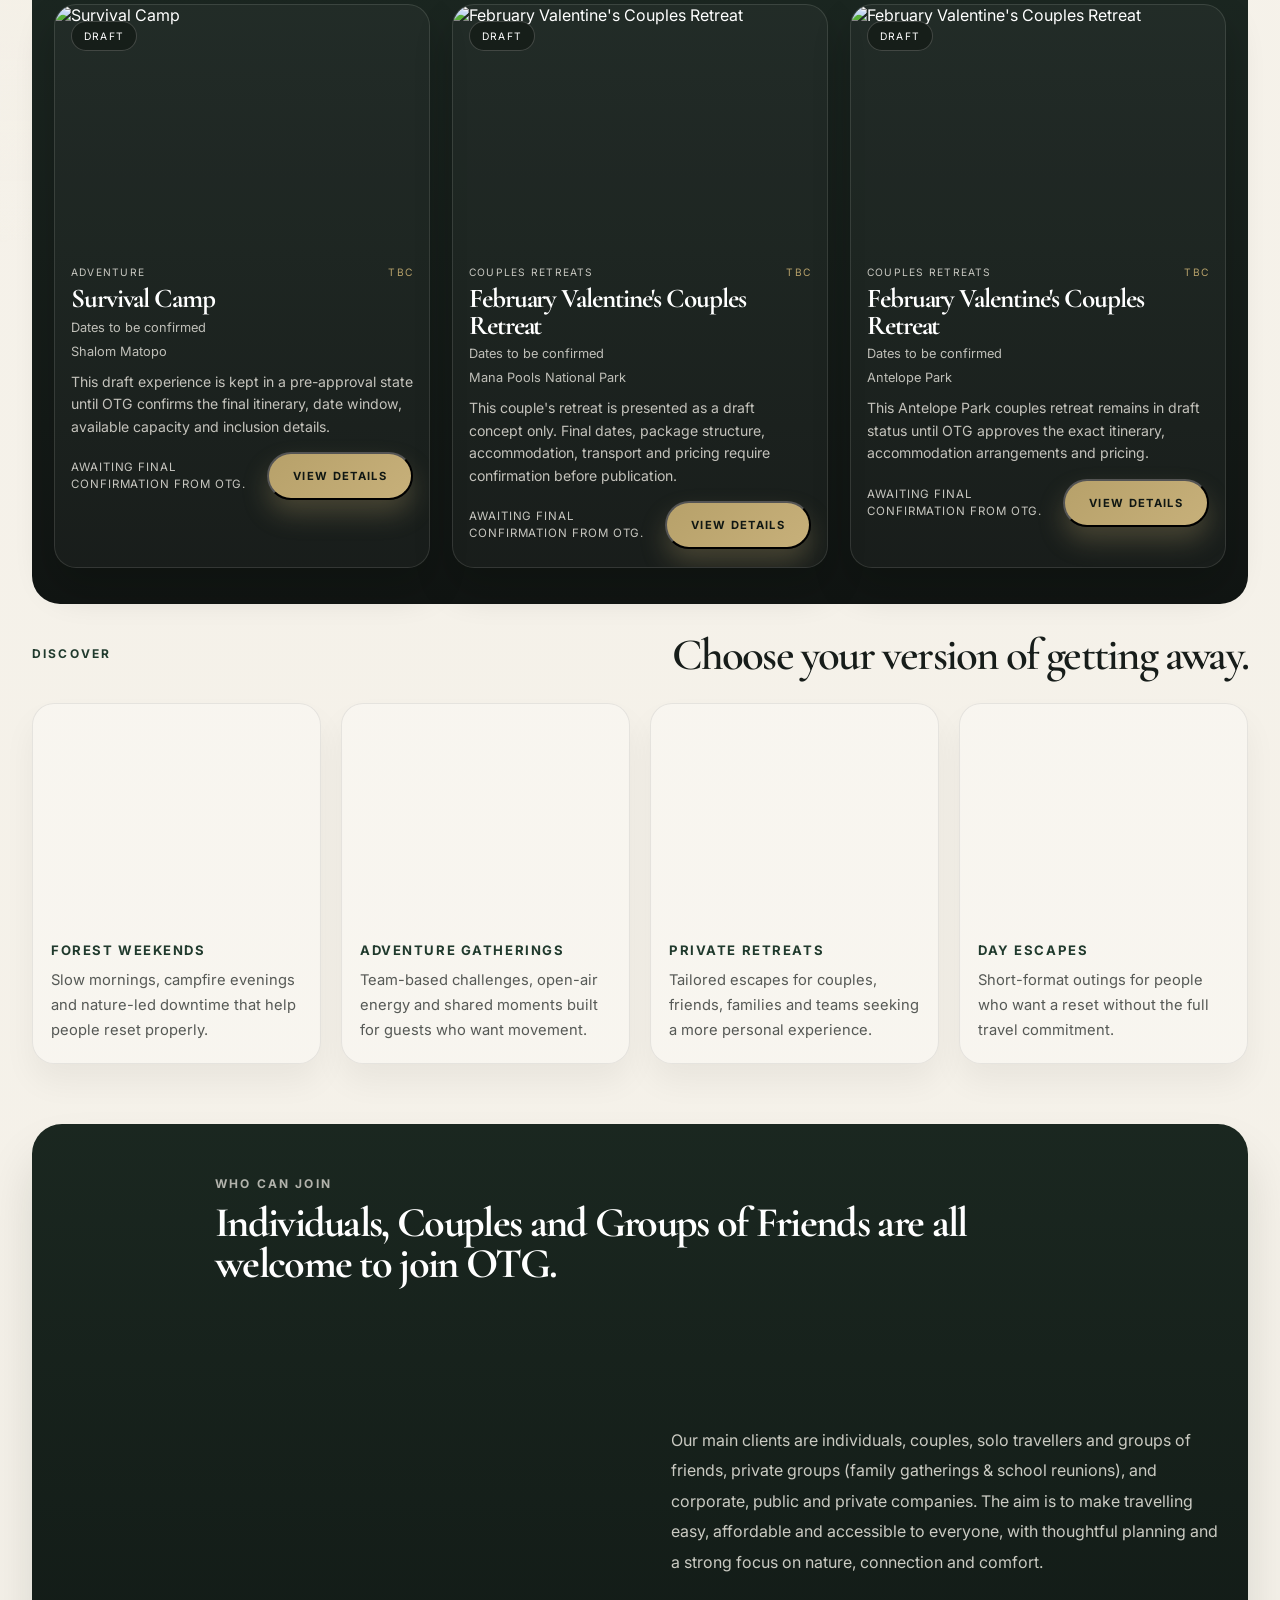
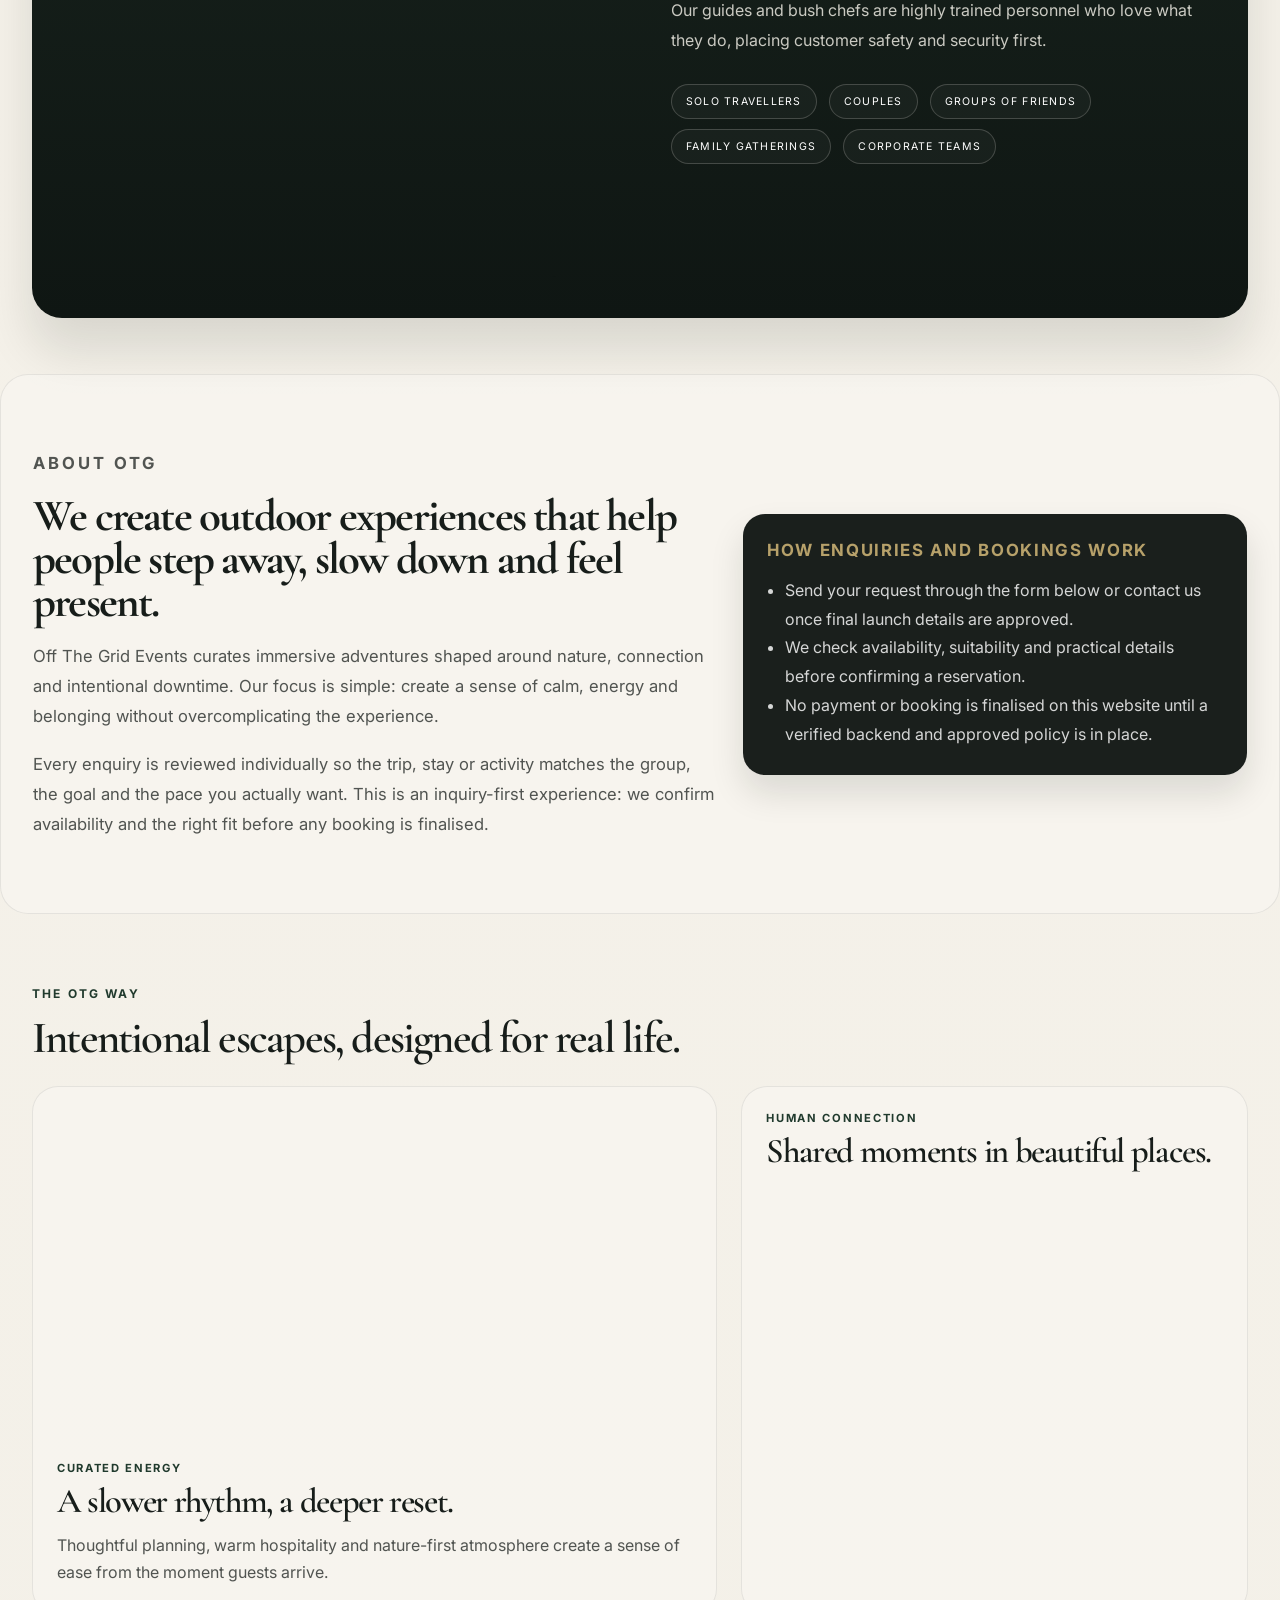
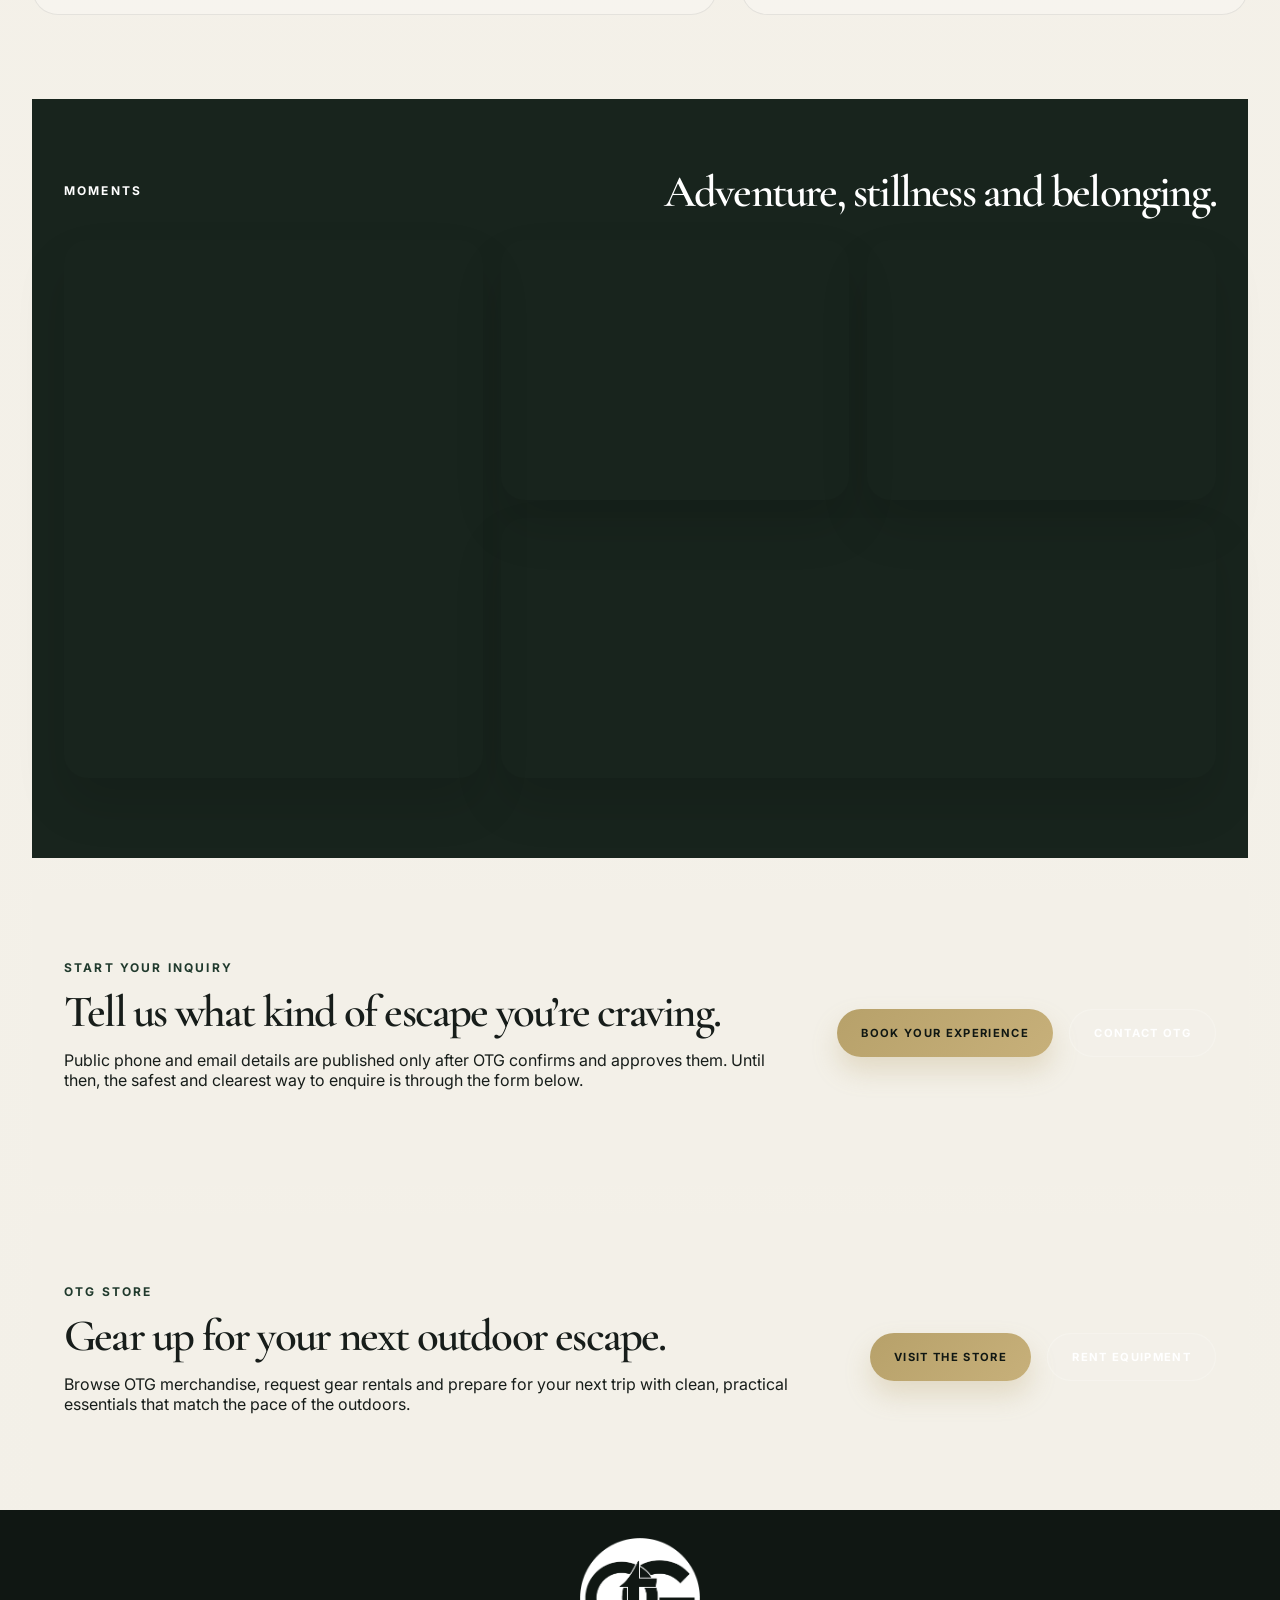
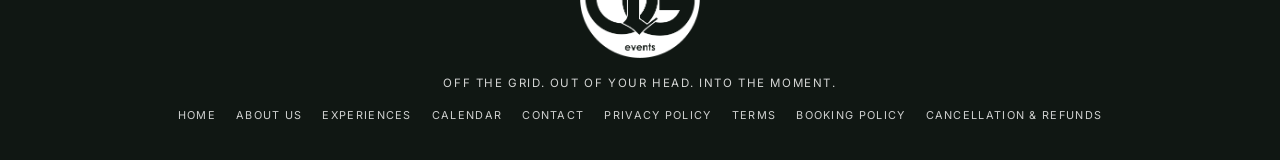
==== commit b821f58f: "Update website" ====
--- a/index.html
+++ b/index.html
@@ -26,6 +26,7 @@
             <a href="./index.html#home">Home</a>
             <a href="./about-us.html">About Us</a>
             <a href="./experiences.html">Experiences</a>
+            <a href="./store.html">Store</a>
             <a href="./calendar.html">Calendar</a>
             <a href="./contact.html">Contact</a>
           </nav>
@@ -268,6 +269,21 @@
           <div class="inquiry-actions">
             <a class="button button-primary" href="./contact.html">BOOK YOUR EXPERIENCE</a>
             <a class="button button-secondary" href="./contact.html">CONTACT OTG</a>
+          </div>
+        </section>
+
+        <section class="inquiry panel-ivory" id="store-cta" style="margin-top: 28px;">
+          <div class="inquiry-copy">
+            <p class="kicker">OTG Store</p>
+            <h2>Gear up for your next outdoor escape.</h2>
+            <p>
+              Browse OTG merchandise, request gear rentals and prepare for your next trip with clean, practical essentials that match the pace of the outdoors.
+            </p>
+          </div>
+
+          <div class="inquiry-actions">
+            <a class="button button-primary" href="./store.html">VISIT THE STORE</a>
+            <a class="button button-secondary" href="./store.html#rental">RENT EQUIPMENT</a>
           </div>
         </section>
       </main>
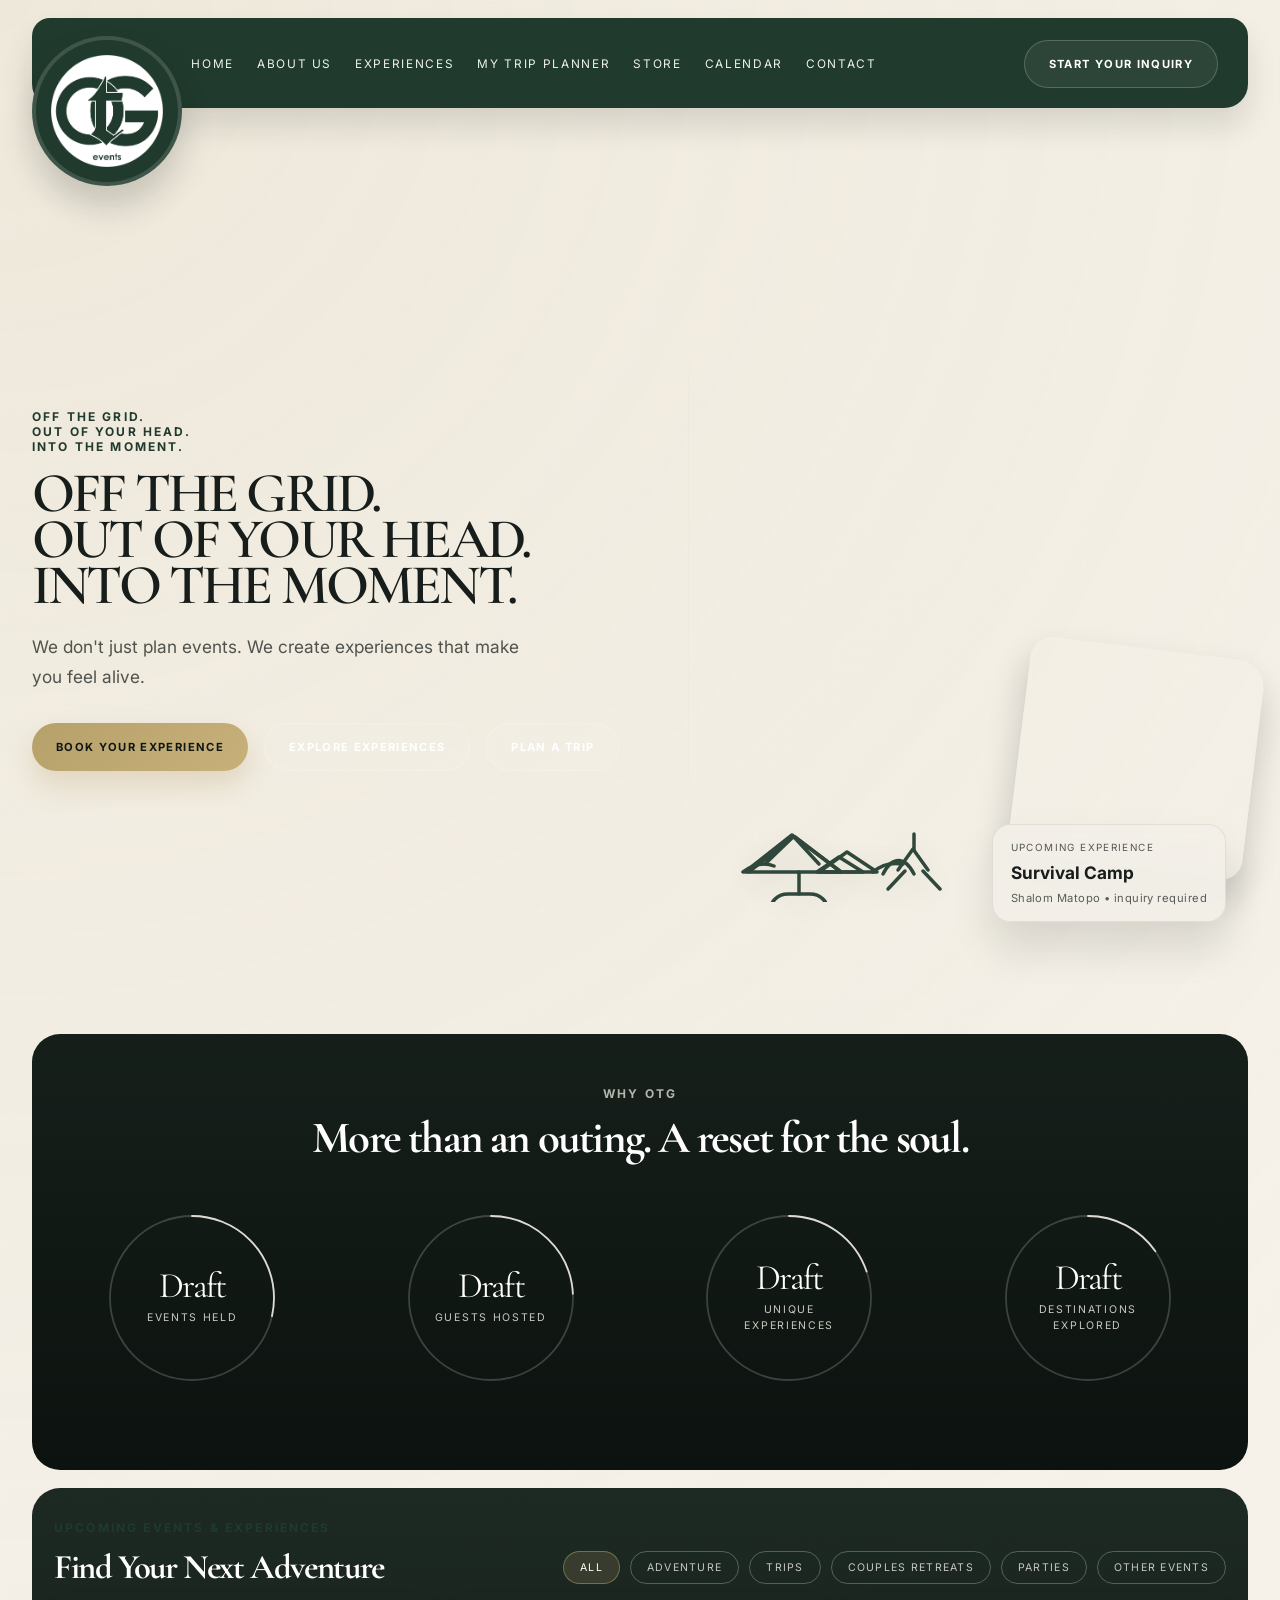
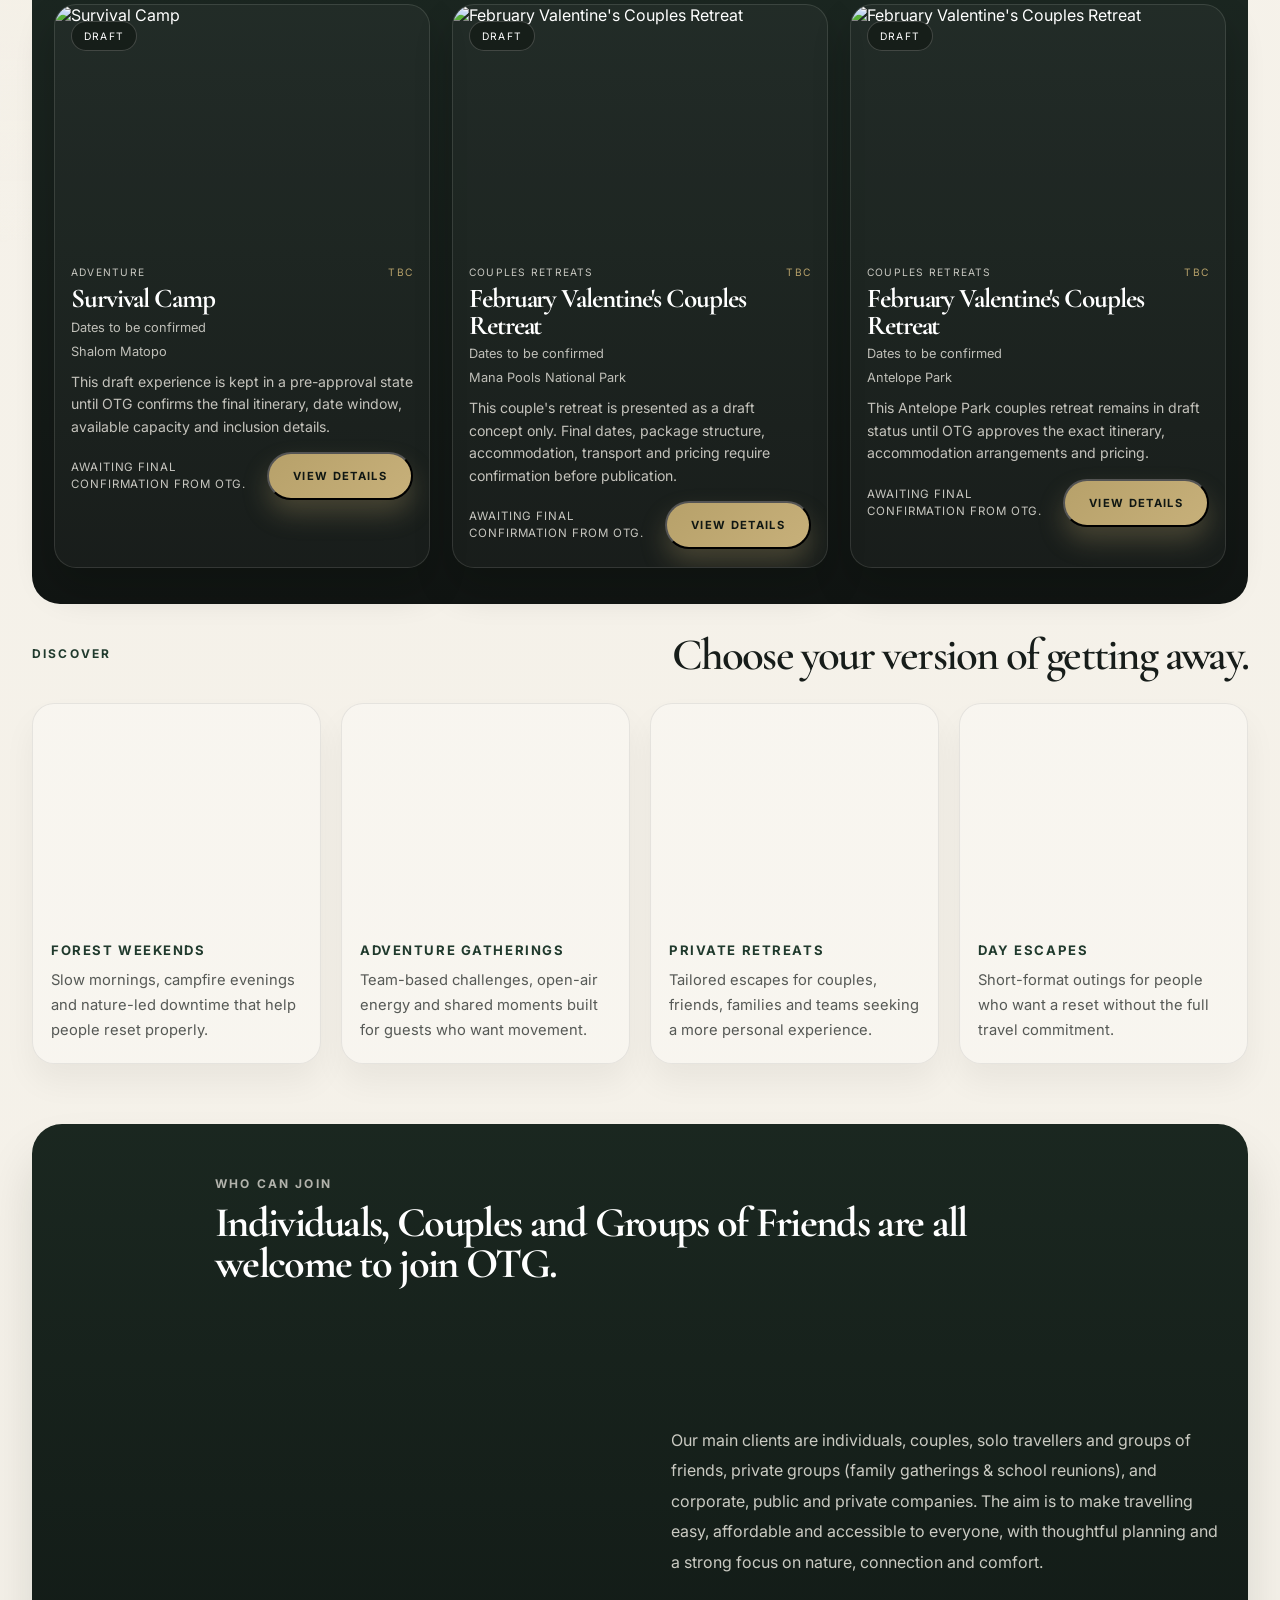
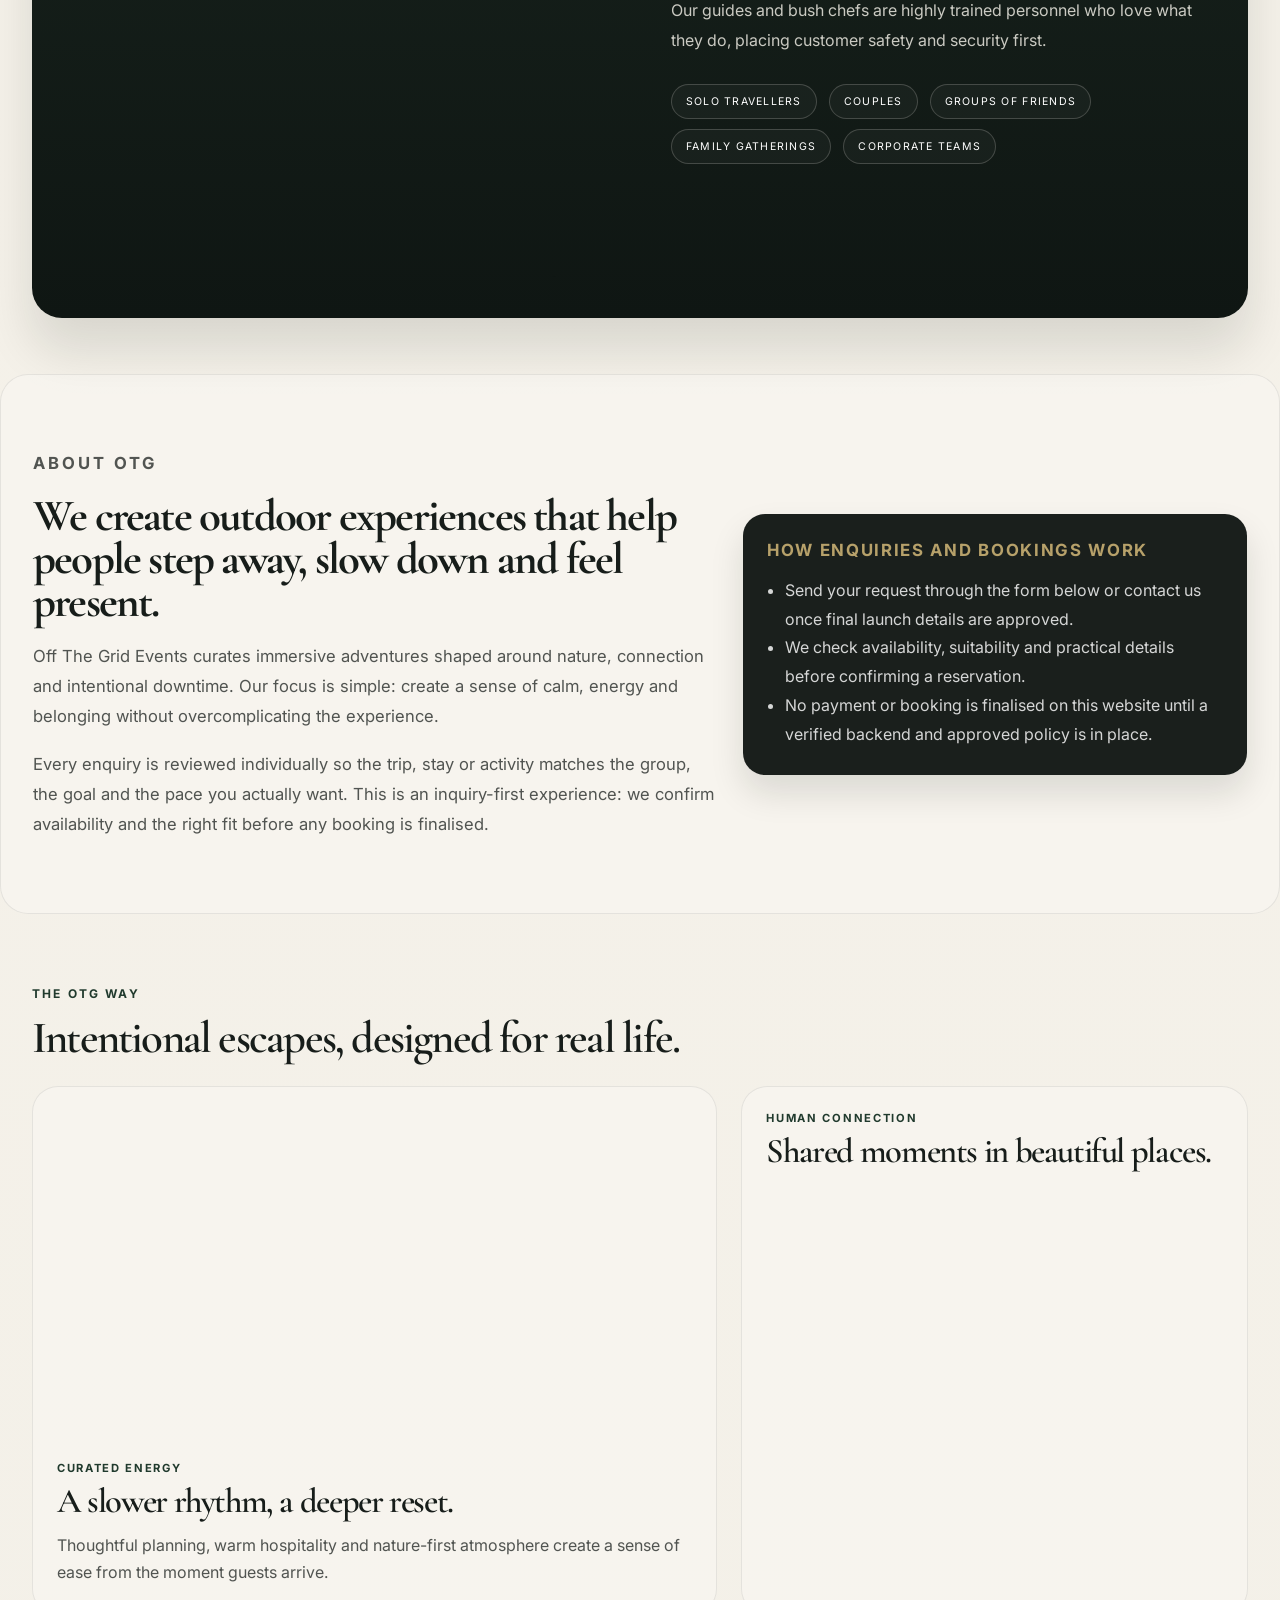
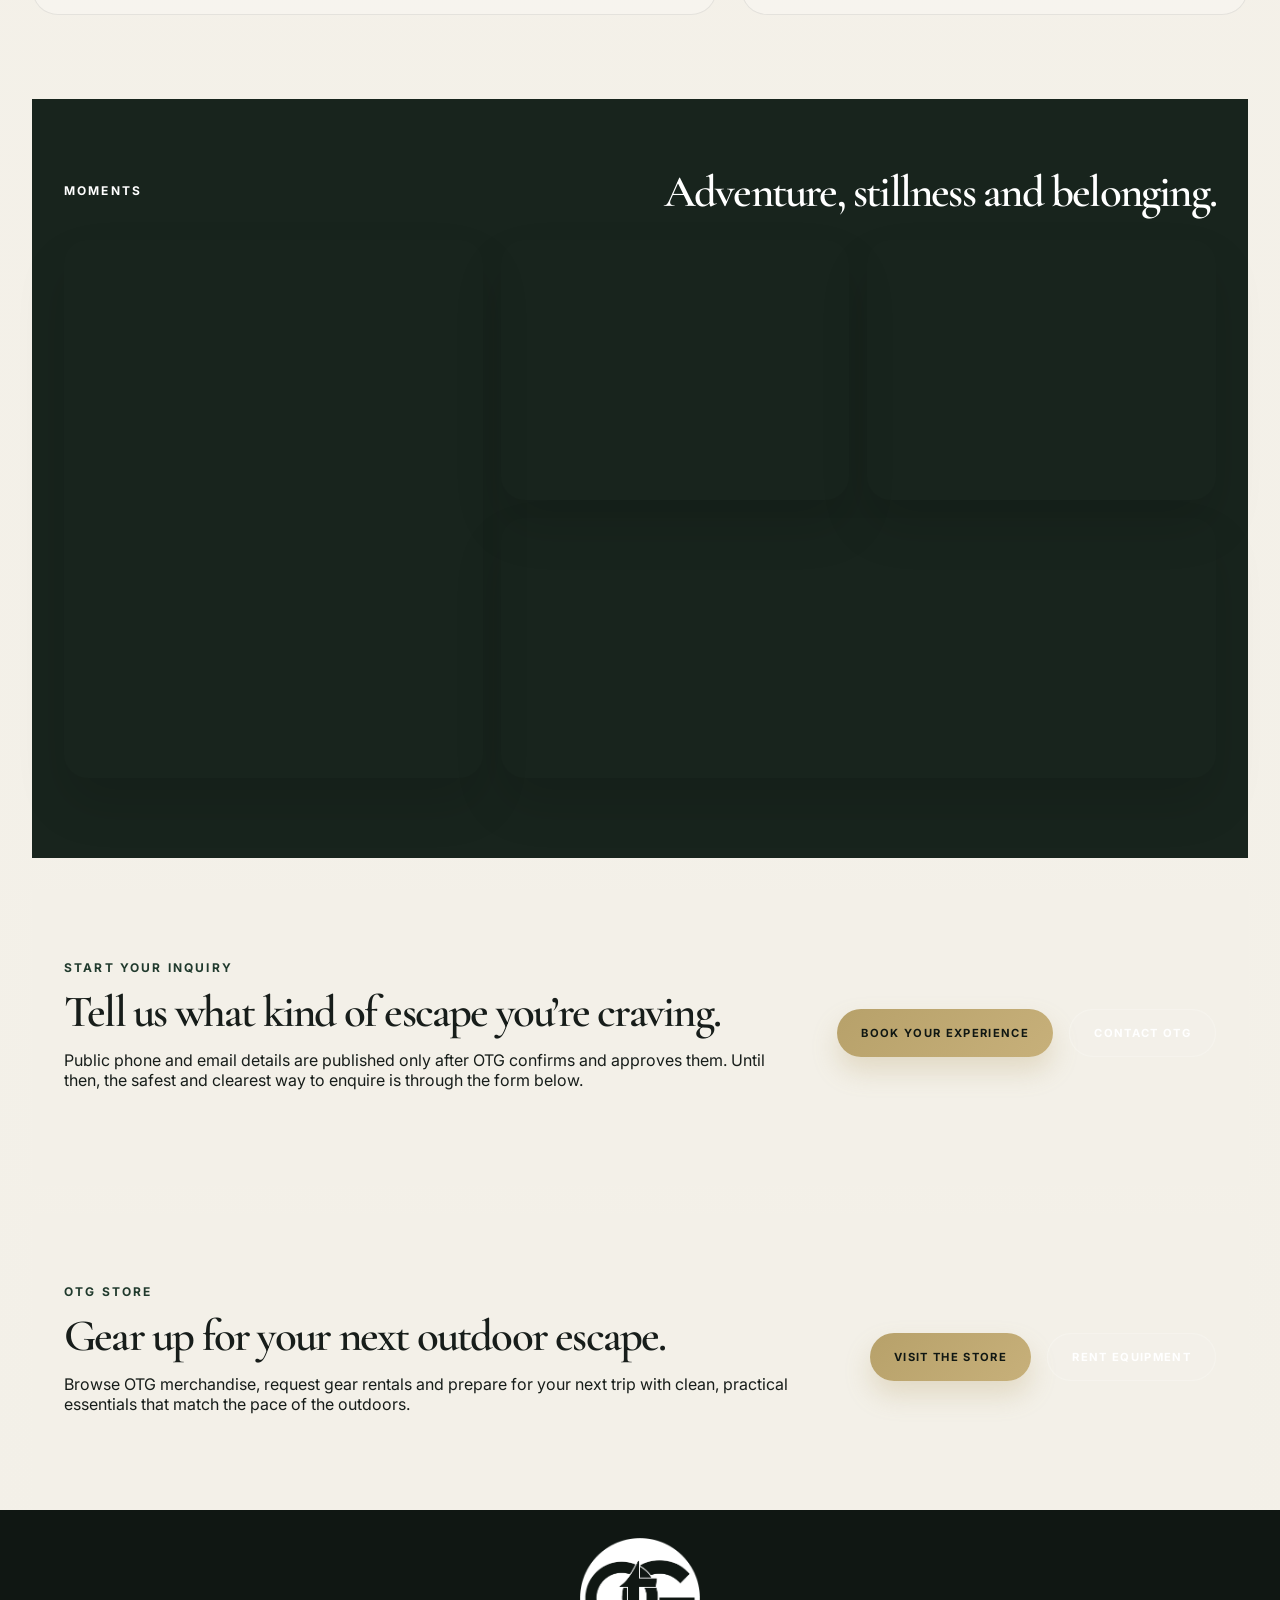
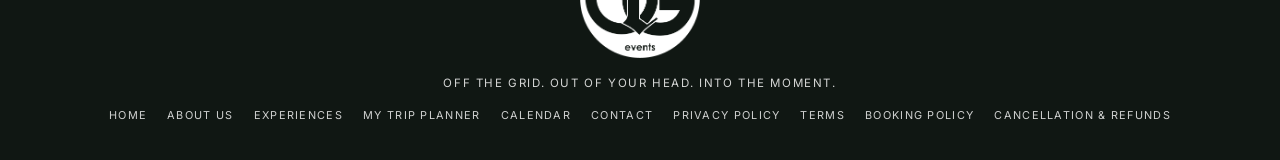
==== commit f35b3a3b: "Update website" ====
--- a/index.html
+++ b/index.html
@@ -26,6 +26,7 @@
             <a href="./index.html#home">Home</a>
             <a href="./about-us.html">About Us</a>
             <a href="./experiences.html">Experiences</a>
+            <a href="./trip-planner.html">My Trip Planner</a>
             <a href="./store.html">Store</a>
             <a href="./calendar.html">Calendar</a>
             <a href="./contact.html">Contact</a>
@@ -55,6 +56,7 @@
             <div class="hero-actions">
               <a class="button button-primary" href="./contact.html">BOOK YOUR EXPERIENCE</a>
               <a class="button button-secondary" href="./experiences.html">EXPLORE EXPERIENCES</a>
+              <a class="button button-secondary" href="./trip-planner.html">PLAN A TRIP</a>
             </div>
           </div>
 
@@ -297,6 +299,7 @@
           <a href="./index.html#home">Home</a>
           <a href="./about-us.html">About Us</a>
           <a href="./experiences.html">Experiences</a>
+          <a href="./trip-planner.html">My Trip Planner</a>
           <a href="./calendar.html">Calendar</a>
           <a href="./contact.html">Contact</a>
           <a href="./privacy.html">Privacy Policy</a>
